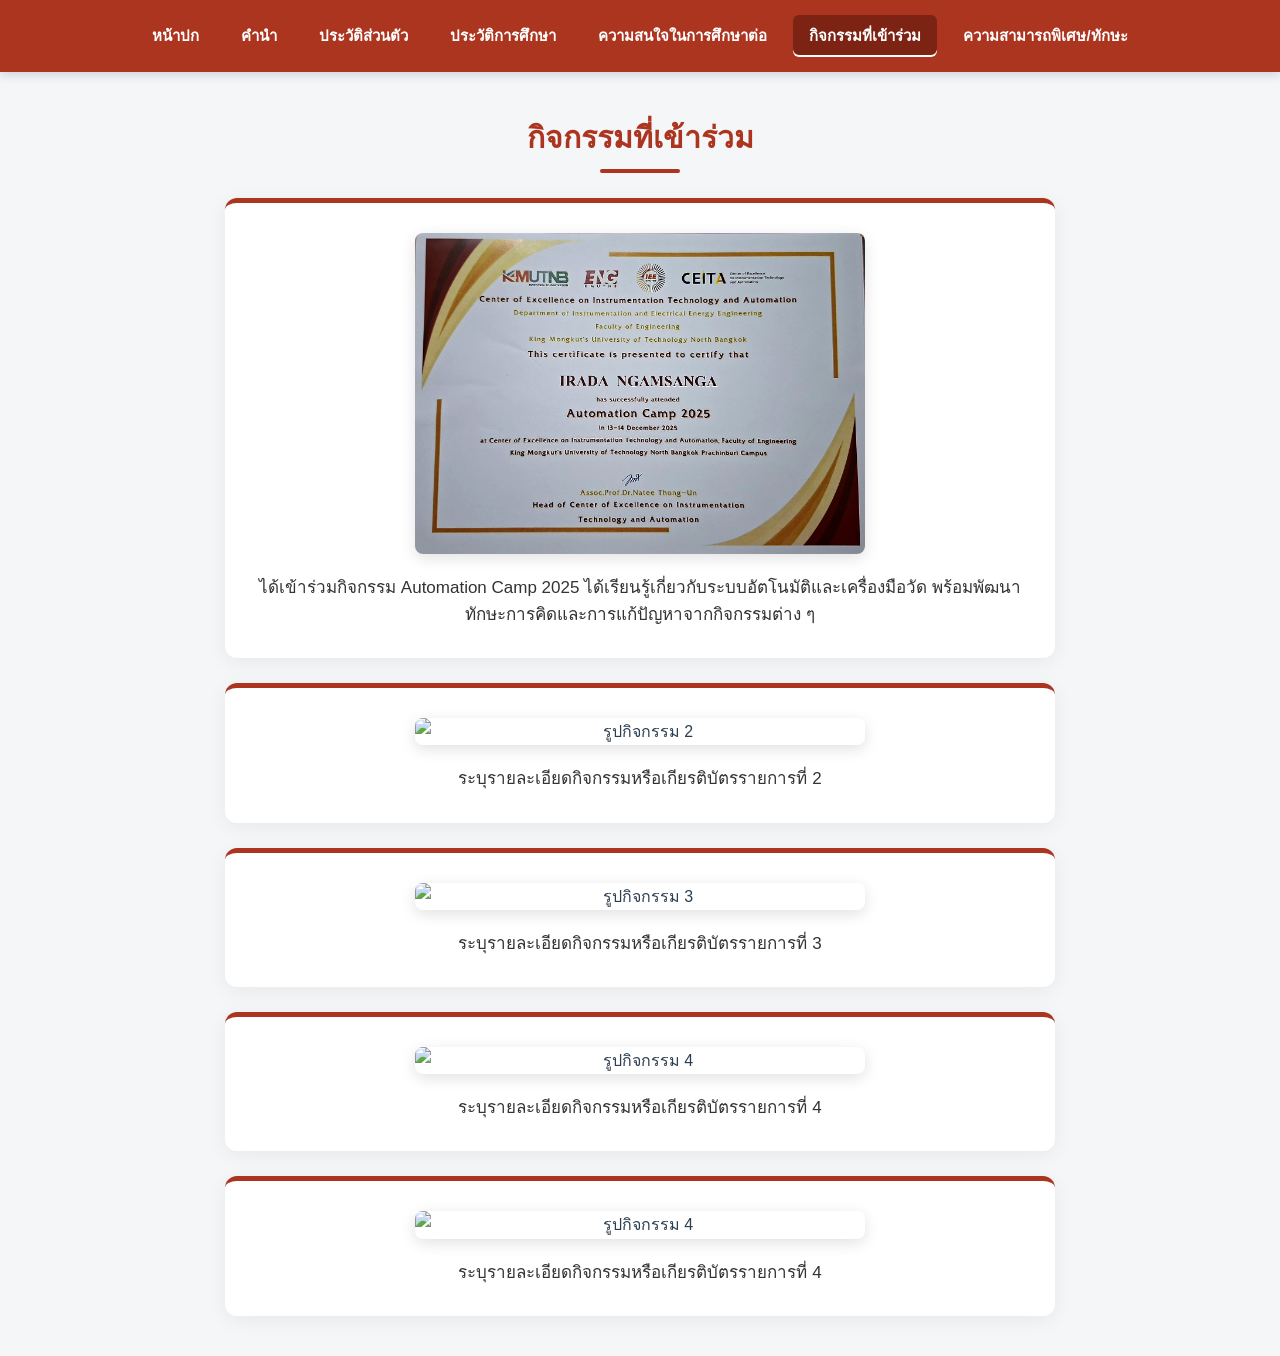
==== activities.html @ 48a4302f "Update activities.html" ====
<!DOCTYPE html>
<html lang="th">
<head>
    <meta charset="UTF-8">
    <meta name="viewport" content="width=device-width, initial-scale=1.0">
    <title>กิจกรรมที่เข้าร่วม - Portfolio</title>
    <link rel="stylesheet" href="style.css?v=2">
</head>
<body>

    <nav class="navbar">
        <a href="index.html">หน้าปก</a>
        <a href="foreword.html">คำนำ</a>
        <a href="profile.html">ประวัติส่วนตัว</a>
        <a href="education.html">ประวัติการศึกษา</a>
        <a href="interest.html">ความสนใจในการศึกษาต่อ</a>
        <a href="activities.html" class="active">กิจกรรมที่เข้าร่วม</a>
        <a href="skills.html">ความสามารถพิเศษ/ทักษะ</a>
    </nav>

    <main class="page-container">
        <h1 class="heading">กิจกรรมที่เข้าร่วม</h1>

        <!-- กิจกรรม/เกียรติบัตรที่ 1 -->
        <div class="content-card activity-card">
            <div class="activity-img-wrapper">
                <img src="13782.jpg" alt="รูปกิจกรรม 1" class="activity-img">
            </div>
            <p class="activity-desc">ได้เข้าร่วมกิจกรรม Automation Camp 2025 ได้เรียนรู้เกี่ยวกับระบบอัตโนมัติและเครื่องมือวัด พร้อมพัฒนาทักษะการคิดและการแก้ปัญหาจากกิจกรรมต่าง ๆ</p>
        </div>

        <!-- กิจกรรม/เกียรติบัตรที่ 2 -->
        <div class="content-card activity-card">
            <div class="activity-img-wrapper">
                <img src="cert2.png" alt="รูปกิจกรรม 2" class="activity-img">
            </div>
            <p class="activity-desc">ระบุรายละเอียดกิจกรรมหรือเกียรติบัตรรายการที่ 2</p>
        </div>

        <!-- กิจกรรม/เกียรติบัตรที่ 3 -->
        <div class="content-card activity-card">
            <div class="activity-img-wrapper">
                <img src="cert3.png" alt="รูปกิจกรรม 3" class="activity-img">
            </div>
            <p class="activity-desc">ระบุรายละเอียดกิจกรรมหรือเกียรติบัตรรายการที่ 3</p>
        </div>

        <!-- กิจกรรม/เกียรติบัตรที่ 4 -->
        <div class="content-card activity-card">
            <div class="activity-img-wrapper">
                <img src="cert4.png" alt="รูปกิจกรรม 4" class="activity-img">
            </div>
            <p class="activity-desc">ระบุรายละเอียดกิจกรรมหรือเกียรติบัตรรายการที่ 4</p>
        </div>

          <!-- กิจกรรม/เกียรติบัตรที่ 5 -->
        <div class="content-card activity-card">
            <div class="activity-img-wrapper">
                <img src="cert4.png" alt="รูปกิจกรรม 4" class="activity-img">
            </div>
            <p class="activity-desc">ระบุรายละเอียดกิจกรรมหรือเกียรติบัตรรายการที่ 4</p>
        </div>

    </main>

</body>
</html>
---- style.css ----
* {
    box-sizing: border-box;
    margin: 0;
    padding: 0;
}

body {
    font-family: 'Sarabun', 'Tahoma', sans-serif;
    background-color: #f4f6f8;
    color: #2c3e50;
    line-height: 1.7;
}

/* แถบเมนูด้านบน สีแดงหมากสุก มจพ. */
.navbar {
    background-color: #AC3520;
    display: flex;
    justify-content: center;
    align-items: center;
    flex-wrap: wrap;
    padding: 12px 20px;
    position: sticky;
    top: 0;
    box-shadow: 0 3px 10px rgba(0, 0, 0, 0.15);
    z-index: 1000;
}

.navbar a {
    color: #ffffff;
    text-decoration: none;
    padding: 8px 16px;
    font-size: 15px;
    font-weight: 600;
    border-radius: 6px;
    margin: 3px 5px;
    transition: all 0.25s ease;
    white-space: nowrap;
}

.navbar a:hover, .navbar a.active {
    background-color: #7d2313;
    box-shadow: inset 0 -2px 0 #ffffff;
}

/* พื้นที่แสดงเนื้อหาหลัก */
.page-container {
    width: 90%;
    max-width: 850px;
    margin: 40px auto;
    padding: 0 10px;
}

/* หัวข้อประจำหน้า */
.heading {
    font-size: 30px;
    font-weight: bold;
    text-align: center;
    color: #AC3520;
    margin-bottom: 25px;
    position: relative;
    padding-bottom: 10px;
}

.heading::after {
    content: '';
    position: absolute;
    bottom: 0;
    left: 50%;
    transform: translateX(-50%);
    width: 80px;
    height: 4px;
    background-color: #AC3520;
    border-radius: 2px;
}

/* กล่องการ์ดเนื้อหา */
.profile-card, .content-card, .contact-box {
    background: #ffffff;
    border-radius: 12px;
    padding: 35px 40px;
    margin-bottom: 30px;
    box-shadow: 0 4px 20px rgba(0, 0, 0, 0.06);
    border-top: 5px solid #AC3520;
}

.content-card h3 {
    font-size: 20px;
    color: #AC3520;
    margin-bottom: 12px;
}

/* การจัดวางรูปภาพโปรไฟล์และภาพกิจกรรมทั่วไป */
.profile-img, .content-img {
    width: 100%;
    max-width: 360px;
    height: auto;
    object-fit: cover;
    border-radius: 10px;
    display: block;
    margin: 0 auto 20px auto;
    box-shadow: 0 5px 15px rgba(0, 0, 0, 0.12);
}

.img-caption {
    text-align: center;
    font-size: 14px;
    color: #666666;
    margin-bottom: 20px;
    font-style: italic;
}

/* รายการข้อความแบบจุด (List) */
ul {
    padding-left: 20px;
    list-style-type: none;
}

ul li {
    font-size: 17px;
    margin-bottom: 12px;
    position: relative;
    padding-left: 25px;
}

ul li::before {
    content: "•";
    color: #AC3520;
    font-size: 24px;
    position: absolute;
    left: 0;
    top: -4px;
}

/* ช่องทางการติดต่อ */
.contact-box h2 {
    font-size: 22px;
    color: #AC3520;
    margin-bottom: 20px;
    border-bottom: 1px solid #eee;
    padding-bottom: 10px;
}

.contact-box p {
    font-size: 16px;
    margin-bottom: 12px;
}

.contact-box a {
    color: #0066cc;
    text-decoration: none;
    font-weight: 500;
}

.contact-box a:hover {
    text-decoration: underline;
}

/* ==========================================
   ส่วนจัดแต่งเนื้อหาหน้าความสนใจในการศึกษาต่อ
   ========================================== */

/* จัดข้อความในกรอบแรกให้อยู่ตรงกลาง */
.interest-paragraph {
    font-size: 18px;
    color: #333333;
    text-align: center;
    text-indent: 0;
    line-height: 1.8;
    margin: 0;
}

/* จัดกึ่งกลางสำหรับกรอบเป้าหมายการศึกษา */
.target-card-center {
    text-align: center;
}

.target-card-center h3 {
    font-size: 22px;
    color: #AC3520;
    margin-bottom: 20px;
    font-weight: bold;
    text-align: center;
}

/* ปรับขนาดตรามหาวิทยาลัยให้อยู่ตรงกลาง ขนาดกำลังดี */
.university-logo-center {
    width: 130px !important;
    max-width: 130px !important;
    height: auto !important;
    object-fit: contain;
    display: block !important;
    margin: 0 auto 20px auto !important;
    box-shadow: none !important;
    filter: drop-shadow(0 3px 6px rgba(0, 0, 0, 0.12));
}

/* กลุ่มข้อความเป้าหมาย คณะ สาขา มหาวิทยาลัย จัดกึ่งกลาง */
.target-text-group {
    text-align: center !important;
    text-indent: 0 !important;
    line-height: 1.6 !important;
    margin: 0 !important;
}

.target-text-group .faculty-name,
.target-card-center .faculty-name {
    font-size: 20px;
    font-weight: bold;
    color: #2c3e50;
    display: block;
    margin-bottom: 6px;
    text-align: center;
}

.target-text-group .department-name,
.target-card-center .department-name {
    font-size: 18px;
    font-weight: 600;
    color: #AC3520;
    display: block;
    margin-bottom: 6px;
    text-align: center;
}

.target-text-group .university-name,
.target-card-center .university-name {
    font-size: 16px;
    color: #555555;
    display: block;
    text-align: center;
}

/* Responsive สำหรับมือถือ */
@media (max-width: 600px) {
    .page-container {
        width: 95%;
        margin: 20px auto;
    }
    .profile-card, .content-card, .contact-box {
        padding: 20px 25px;
    }
    .heading {
        font-size: 24px;
    }
    .interest-paragraph {
        font-size: 16px;
    }
    .target-card-center {
        padding: 20px 15px;
    }
    .university-logo-center {
        width: 100px !important;
        max-width: 100px !important;
    }
    .target-card-center .faculty-name {
        font-size: 18px;
    }
    .target-card-center .department-name {
        font-size: 16px;
    }
}
/* ==========================================
   ขยายรูปตรา + จัดข้อความคณะ/สาขา/มหาลัย ชิดต่อกัน
   ========================================== */

.target-card-center {
    text-align: center !important;
}

.target-card-center h3 {
    font-size: 24px;
    color: #AC3520;
    margin-bottom: 20px;
    font-weight: bold;
    text-align: center !important;
}

/* ขยายขนาดตรามหาวิทยาลัยให้ใหญ่ชัดเจน */
.university-logo-center {
    width: 220px !important;
    max-width: 220px !important;
    height: auto !important;
    object-fit: contain;
    display: block !important;
    margin: 0 auto 15px auto !important;
    box-shadow: none !important;
    filter: drop-shadow(0 4px 8px rgba(0,0,0,0.12));
}

/* กลุ่มข้อความเป้าหมาย จัดตรงกลาง และต่อกันกระชับ */
.target-text-group {
    text-align: center !important;
    text-indent: 0 !important;
    line-height: 1.3 !important; /* ลดระยะห่างบรรทัดให้ชิดกัน */
    margin: 0 !important;
}

.target-text-group .faculty-name {
    font-size: 22px;
    font-weight: bold;
    color: #2c3e50;
}

.target-text-group .department-name {
    font-size: 20px;
    font-weight: 600;
    color: #AC3520;
}

.target-text-group .university-name {
    font-size: 18px;
    color: #555555;
}

@media (max-width: 600px) {
    .university-logo-center {
        width: 160px !important;
        max-width: 160px !important;
    }
    .target-text-group .faculty-name { font-size: 19px; }
    .target-text-group .department-name { font-size: 17px; }
    .target-text-group .university-name { font-size: 15px; }
}
/* ==========================================
   จัดข้อความเป้าหมายการศึกษาให้อยู่บรรทัดเดียวกัน
   ========================================== */

.target-card-center {
    text-align: center !important;
}

.target-card-center h3 {
    font-size: 24px;
    color: #AC3520;
    margin-bottom: 20px;
    font-weight: bold;
    text-align: center !important;
}

/* ขนาดตรามหาวิทยาลัยใหญ่ชัดเจน */
.university-logo-center {
    width: 200px !important;
    max-width: 200px !important;
    height: auto !important;
    object-fit: contain;
    display: block !important;
    margin: 0 auto 20px auto !important;
    box-shadow: none !important;
    filter: drop-shadow(0 4px 8px rgba(0,0,0,0.12));
}

/* ข้อความ คณะ สาขา มหาลัย อยู่บรรทัดเดียวกันแบบ inline */
.target-text-single-line {
    text-align: center !important;
    text-indent: 0 !important;
    line-height: 1.8 !important;
    margin: 0 !important;
}

.target-text-single-line .faculty-name {
    font-size: 19px;
    font-weight: bold;
    color: #2c3e50;
    display: inline;
    margin-right: 8px;
}

.target-text-single-line .department-name {
    font-size: 19px;
    font-weight: 600;
    color: #AC3520;
    display: inline;
    margin-right: 8px;
}

.target-text-single-line .university-name {
    font-size: 18px;
    color: #555555;
    display: inline;
}

/* รองรับมือถือ (หากหน้าจอแคบ ข้อความจะตัดบรรทัดให้อัตโนมัติอย่างสมส่วน) */
@media (max-width: 768px) {
    .university-logo-center {
        width: 150px !important;
        max-width: 150px !important;
    }
    .target-text-single-line .faculty-name,
    .target-text-single-line .department-name,
    .target-text-single-line .university-name {
        font-size: 16px;
    }
}
/* ==========================================
   จัดข้อความ คณะ + สาขา บรรทัดเดียวกัน สีเดียวกัน
   ========================================== */

.target-card-center {
    text-align: center !important;
}

.target-card-center h3 {
    font-size: 24px;
    color: #AC3520;
    margin-bottom: 20px;
    font-weight: bold;
    text-align: center !important;
}

/* ขนาดตรามหาวิทยาลัย */
.university-logo-center {
    width: 200px !important;
    max-width: 200px !important;
    height: auto !important;
    object-fit: contain;
    display: block !important;
    margin: 0 auto 20px auto !important;
    box-shadow: none !important;
    filter: drop-shadow(0 4px 8px rgba(0,0,0,0.12));
}

/* แสดง คณะ และ สาขา เป็นสีแดง มจพ. เดียวกัน อยู่บรรทัดเดียวกัน */
.target-text-single-line {
    text-align: center !important;
    text-indent: 0 !important;
    line-height: 1.8 !important;
    margin: 0 !important;
}

.target-text-single-line .faculty-name,
.target-text-single-line .department-name {
    font-size: 20px;
    font-weight: 600;
    color: #AC3520 !important;
    display: inline;
    margin-right: 8px;
}

/* Responsive สำหรับมือถือ */
@media (max-width: 768px) {
    .university-logo-center {
        width: 150px !important;
        max-width: 150px !important;
    }
    .target-text-single-line .faculty-name,
    .target-text-single-line .department-name {
        font-size: 16px;
    }
}
/* ==========================================
   จัดแต่งหน้าประวัติการศึกษาให้อยู่บรรทัดเดียวกัน
   ========================================== */

.edu-card p {
    font-size: 18px;
    color: #333333;
    text-indent: 0 !important; /* ยกเลิกย่อหน้า */
    margin-bottom: 12px;       /* เว้นระยะห่างระหว่างแต่ละระดับชั้น */
    line-height: 1.6;
}

.edu-card .edu-level {
    font-weight: bold;
    color: #AC3520;           /* สีแดง มจพ. สำหรับชื่อระดับชั้น */
}

/* รองรับหน้าจอมือถือ */
@media (max-width: 600px) {
    .edu-card p {
        font-size: 16px;
        margin-bottom: 10px;
    }
}
/* ==========================================
   เน้นความแตกต่างระหว่างระดับชั้นและชื่อโรงเรียน
   ========================================== */

.edu-card p {
    font-size: 18px;
    text-indent: 0 !important;
    margin-bottom: 16px;
    line-height: 1.6;
    display: flex;
    flex-wrap: wrap;
    align-items: center;
}

/* ข้างหน้า: ระดับชั้น (สีแดงแบรนด์ + ตัวหนา) */
.edu-card .edu-level {
    font-weight: 700;
    color: #AC3520 !important;
    margin-right: 8px;
    white-space: nowrap;
}

/* ข้างหลัง: ชื่อโรงเรียน (สีเทาเข้ม + ตัวธรรมดา) */
.edu-card .school-name {
    font-weight: 400;
    color: #444444;
}

@media (max-width: 600px) {
    .edu-card p {
        font-size: 16px;
        margin-bottom: 12px;
    }
}
/* ==========================================
   ย่อหน้าเฉพาะข้อความแรกเท่านั้น
   ========================================== */

/* ข้อความบรรทัดแรก: มีย่อหน้า (Indent) */
.interest-indent-first {
    font-size: 17px;
    color: #333333;
    line-height: 1.8;
    text-indent: 2.5em !important; /* กำหนดระยะย่อหน้า */
    text-align: justify;
    margin-bottom: 16px;
}

/* ข้อความบรรทัดสอง: ไม่มีย่อหน้า ชิดซ้ายตามปกติ */
.interest-normal-p {
    font-size: 17px;
    color: #333333;
    line-height: 1.8;
    text-indent: 0 !important; /* ยกเลิกย่อหน้า */
    text-align: justify;
    margin-bottom: 0;
}

@media (max-width: 600px) {
    .interest-indent-first,
    .interest-normal-p {
        font-size: 15px;
    }
    .interest-indent-first {
        text-indent: 1.8em !important;
    }
}
/* ==========================================
   ข้อความย่อหน้าเดียว ย่อหน้าเฉพาะบรรทัดแรก
   ========================================== */

.interest-single-p {
    font-size: 17px;
    color: #333333;
    line-height: 1.8;
    text-indent: 2.5em !important; /* ย่อหน้าเฉพาะบรรทัดแรก */
    text-align: justify;            /* จัดขอบซ้าย-ขวาเท่ากัน */
    margin: 0;
}

@media (max-width: 600px) {
    .interest-single-p {
        font-size: 15px;
        text-indent: 1.8em !important;
    }
}
/* บังคับระยะห่างและการย่อหน้าสำหรับหน้าคำนำ */
.content-card p.foreword-p {
    display: block !important;
    font-size: 17px !important;
    color: #333333 !important;
    line-height: 1.8 !important;
    text-indent: 2.5em !important;      /* ย่อหน้าบรรทัดแรก */
    text-align: justify !important;      /* จัดขอบซ้าย-ขวาให้เรียบเท่ากัน */
    margin-top: 0 !important;
    margin-bottom: 24px !important;     /* เว้นระยะห่างบรรทัดตรงกลาง */
}

.content-card p.foreword-p:last-child {
    margin-bottom: 0 !important;        /* ย่อหน้าสุดท้ายไม่ต้องเว้นล่าง */
}
/* บังคับไม่ย่อหน้า และเว้นบรรทัดตรงกลาง */
.content-card p.foreword-p {
    display: block !important;
    font-size: 17px !important;
    color: #333333 !important;
    line-height: 1.8 !important;
    text-indent: 0 !important;          /* ยกเลิกการย่อหน้า */
    text-align: justify !important;      /* จัดขอบซ้าย-ขวาเท่ากัน */
    margin-top: 0 !important;
    margin-bottom: 24px !important;     /* เว้นระยะห่างบรรทัดตรงกลาง */
}

.content-card p.foreword-p:last-child {
    margin-bottom: 0 !important;        /* ย่อหน้าสุดท้ายไม่ต้องเว้นล่าง */
}
/* ==========================================
   สไตล์การ์ดแสดงรูปเกียรติบัตร/กิจกรรม
   ========================================== */

.activity-card {
    text-align: center !important;
    padding: 30px 25px !important;
    margin-bottom: 25px;
}

/* กรอบครอบรูปเกียรติบัตร */
.activity-img-wrapper {
    display: flex;
    justify-content: center;
    align-items: center;
    margin-bottom: 20px;
}

/* รูปเกียรติบัตรปรับขนาดพอดี มีย่อมุมและเงา */
.activity-img {
    max-width: 450px;
    width: 100%;
    height: auto;
    border-radius: 8px;
    box-shadow: 0 4px 15px rgba(0, 0, 0, 0.12);
    transition: transform 0.2s ease;
}

.activity-img:hover {
    transform: scale(1.02); /* ขยายรูปเล็กน้อยเมื่อชี้เม้าส์ */
}

/* ข้อความอธิบายใต้รูป */
.activity-desc {
    font-size: 17px;
    color: #333333;
    line-height: 1.6;
    text-indent: 0 !important;
    text-align: center !important;
    margin: 0 !important;
    font-weight: 500;
}

/* รองรับการแสดงผลบนหน้าจอมือถือ */
@media (max-width: 600px) {
    .activity-card {
        padding: 20px 15px !important;
    }
    .activity-img {
        max-width: 100%;
    }
    .activity-desc {
        font-size: 15px;
    }
}
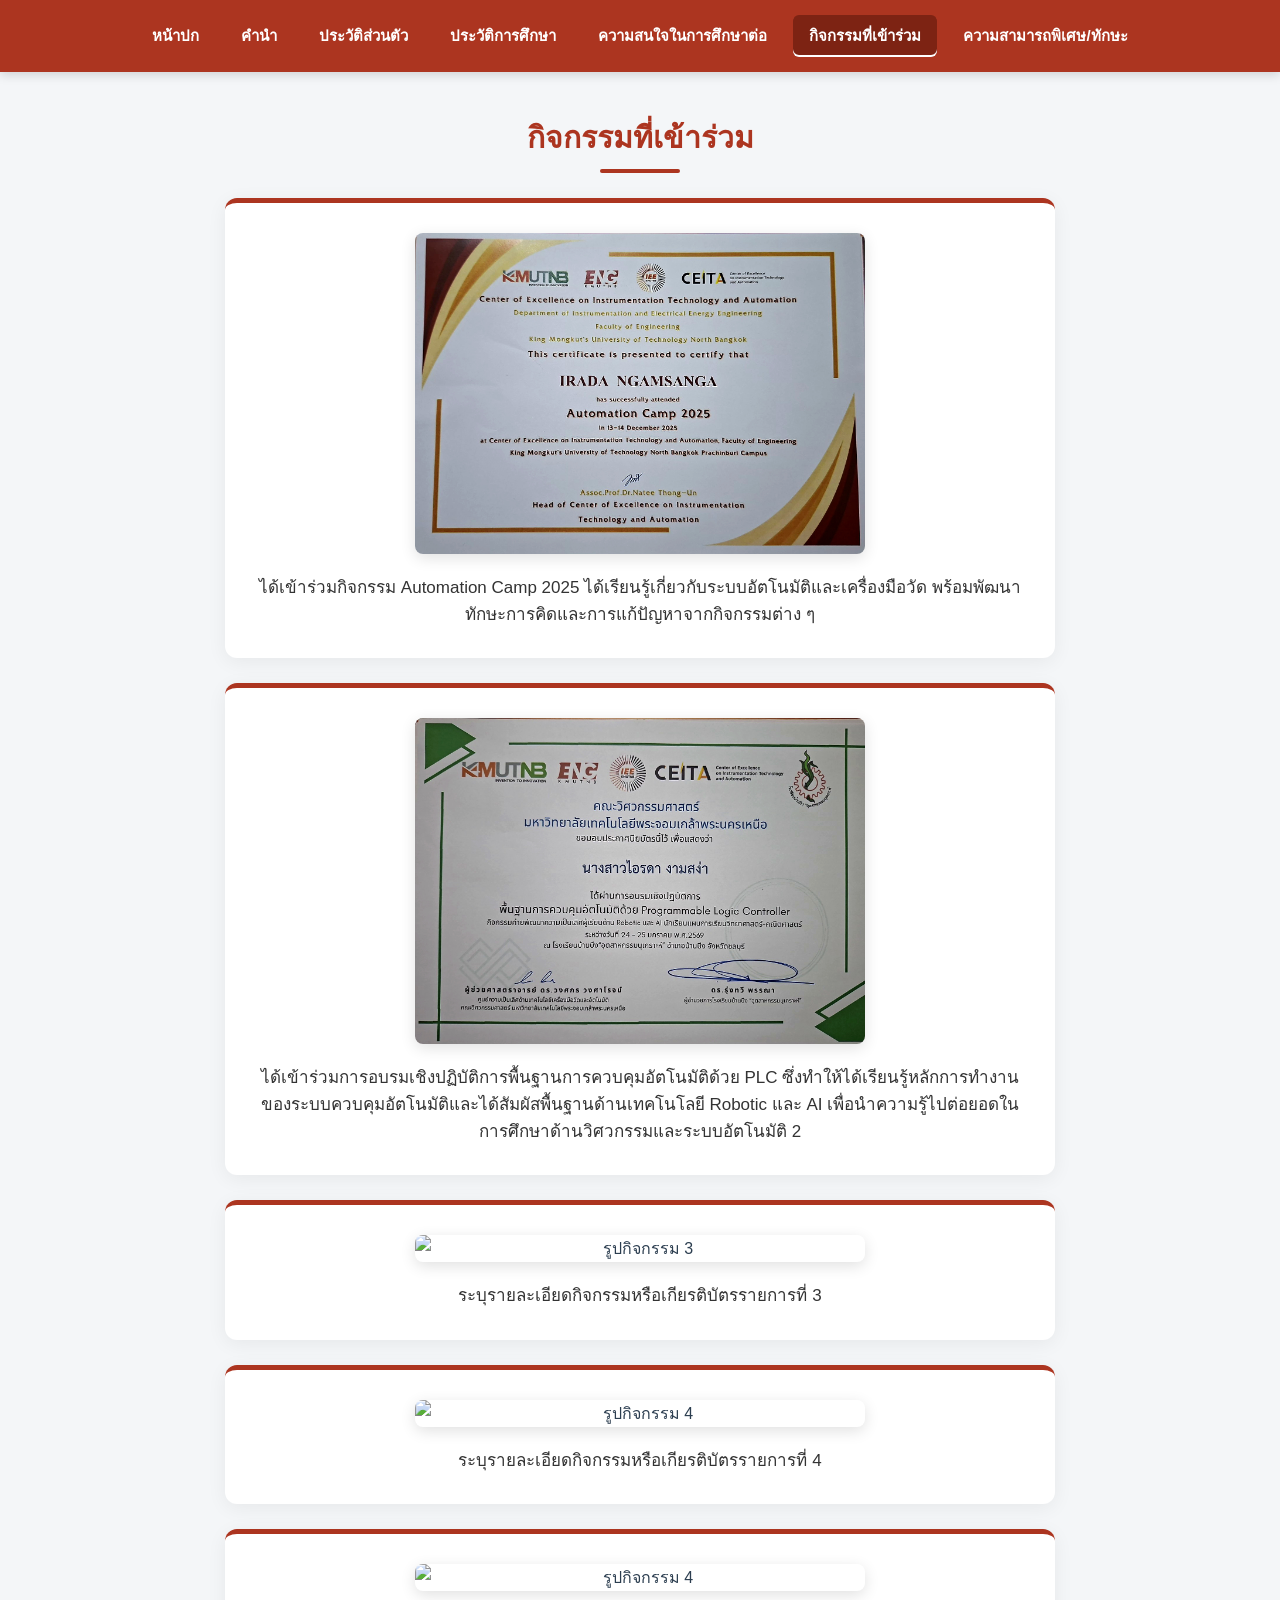
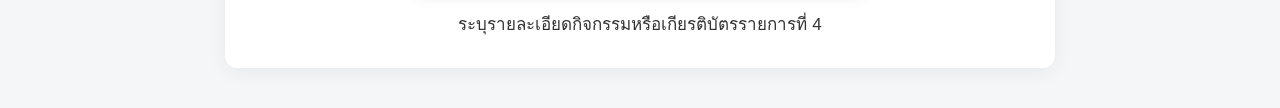
==== commit cb1a7e0a: "Update activities.html" ====
--- a/activities.html
+++ b/activities.html
@@ -32,9 +32,10 @@
         <!-- กิจกรรม/เกียรติบัตรที่ 2 -->
         <div class="content-card activity-card">
             <div class="activity-img-wrapper">
-                <img src="cert2.png" alt="รูปกิจกรรม 2" class="activity-img">
+                <img src="13783.jpg" alt="รูปกิจกรรม 2" class="activity-img">
             </div>
-            <p class="activity-desc">ระบุรายละเอียดกิจกรรมหรือเกียรติบัตรรายการที่ 2</p>
+            <p class="activity-desc">ได้เข้าร่วมการอบรมเชิงปฏิบัติการพื้นฐานการควบคุมอัตโนมัติด้วย PLC ซึ่งทำให้ได้เรียนรู้หลักการทำงานของระบบควบคุมอัตโนมัติและได้สัมผัสพื้นฐานด้านเทคโนโลยี Robotic และ AI เพื่อนำความรู้ไปต่อยอดในการศึกษาด้านวิศวกรรมและระบบอัตโนมัติ
+ 2</p>
         </div>
 
         <!-- กิจกรรม/เกียรติบัตรที่ 3 -->
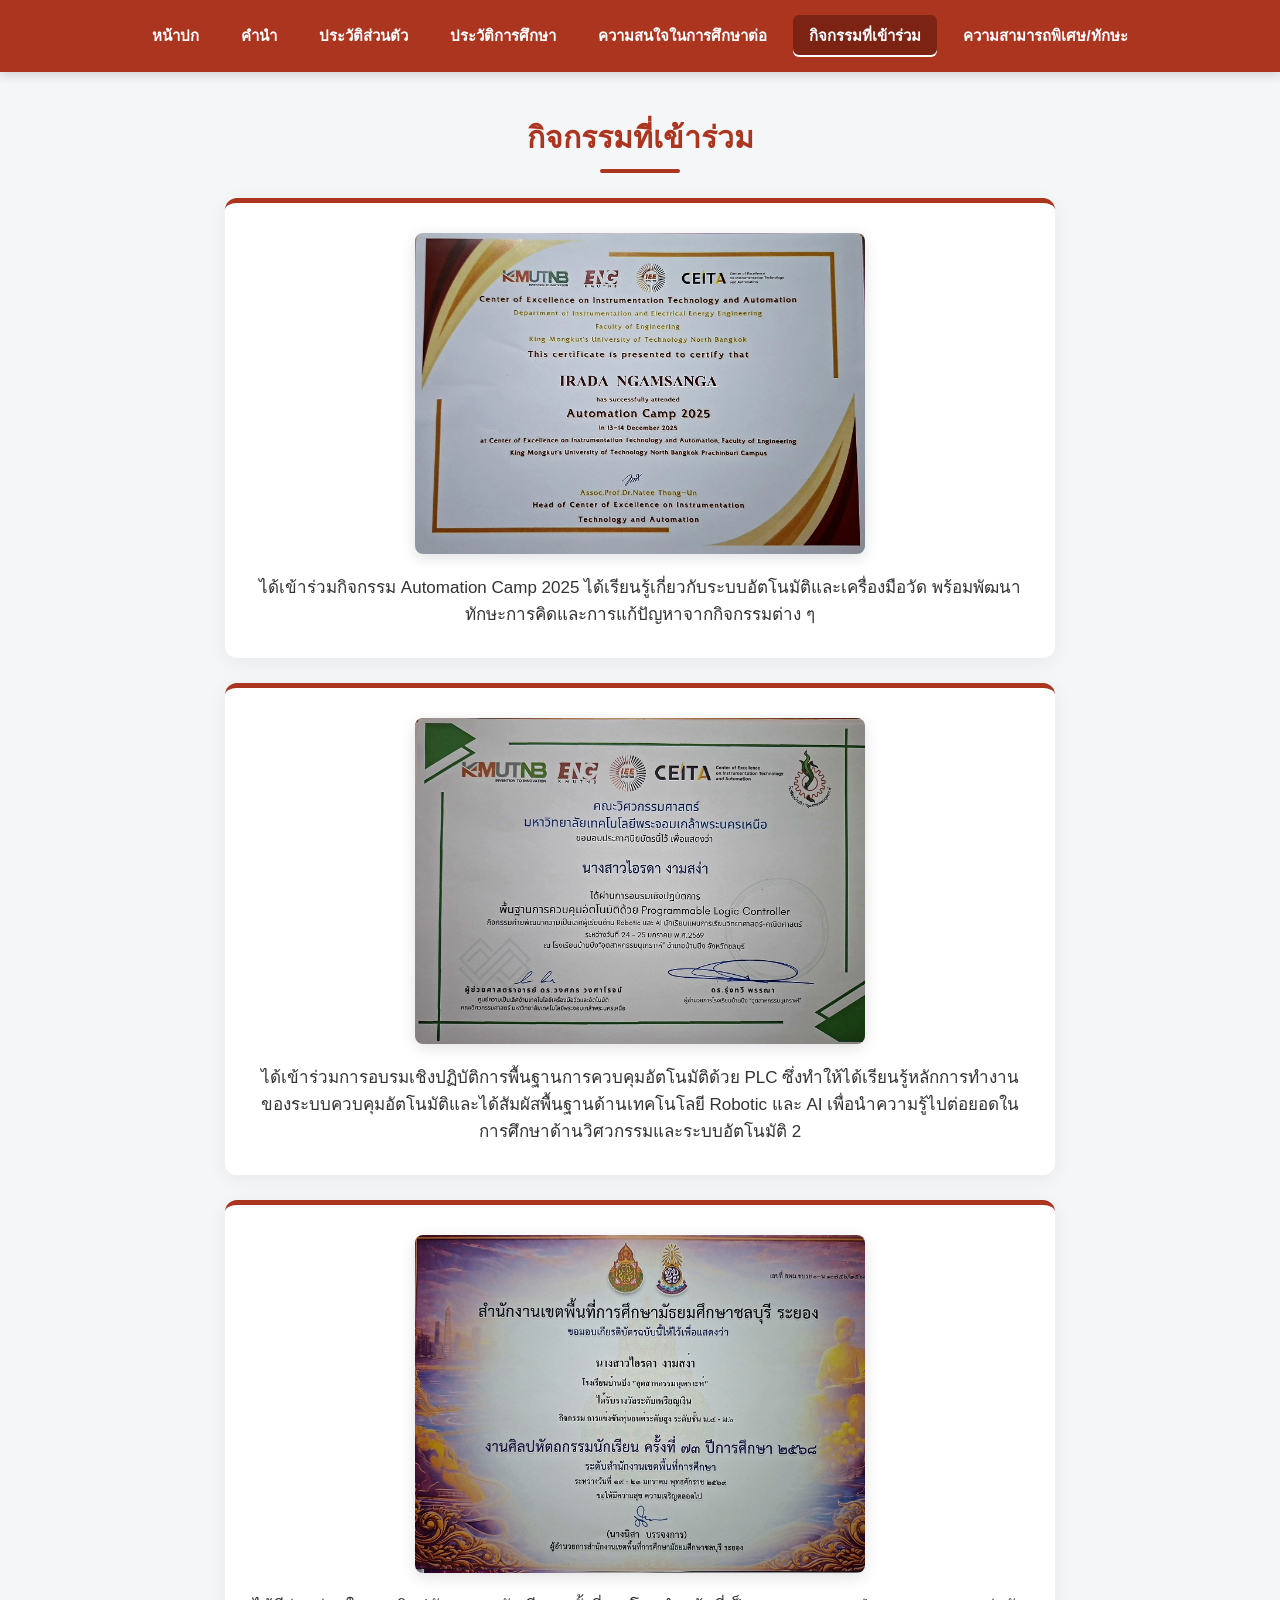
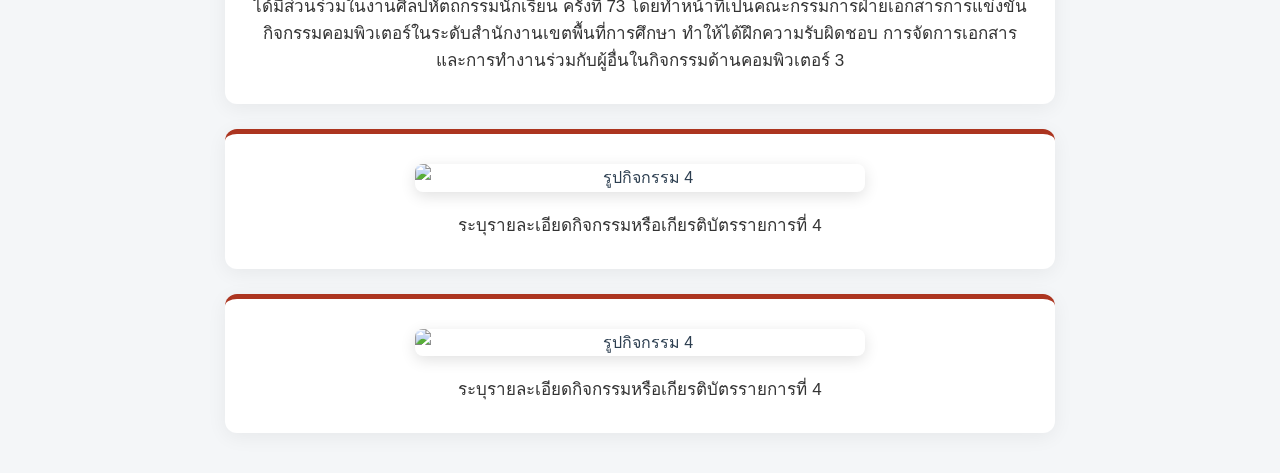
==== commit 2fa2275a: "Update activities.html" ====
--- a/activities.html
+++ b/activities.html
@@ -41,9 +41,9 @@
         <!-- กิจกรรม/เกียรติบัตรที่ 3 -->
         <div class="content-card activity-card">
             <div class="activity-img-wrapper">
-                <img src="cert3.png" alt="รูปกิจกรรม 3" class="activity-img">
+                <img src="13786.jpg" alt="รูปกิจกรรม 3" class="activity-img">
             </div>
-            <p class="activity-desc">ระบุรายละเอียดกิจกรรมหรือเกียรติบัตรรายการที่ 3</p>
+            <p class="activity-desc">ได้มีส่วนร่วมในงานศิลปหัตถกรรมนักเรียน ครั้งที่ 73 โดยทำหน้าที่เป็นคณะกรรมการฝ่ายเอกสารการแข่งขันกิจกรรมคอมพิวเตอร์ในระดับสำนักงานเขตพื้นที่การศึกษา ทำให้ได้ฝึกความรับผิดชอบ การจัดการเอกสาร และการทำงานร่วมกับผู้อื่นในกิจกรรมด้านคอมพิวเตอร์ 3</p>
         </div>
 
         <!-- กิจกรรม/เกียรติบัตรที่ 4 -->
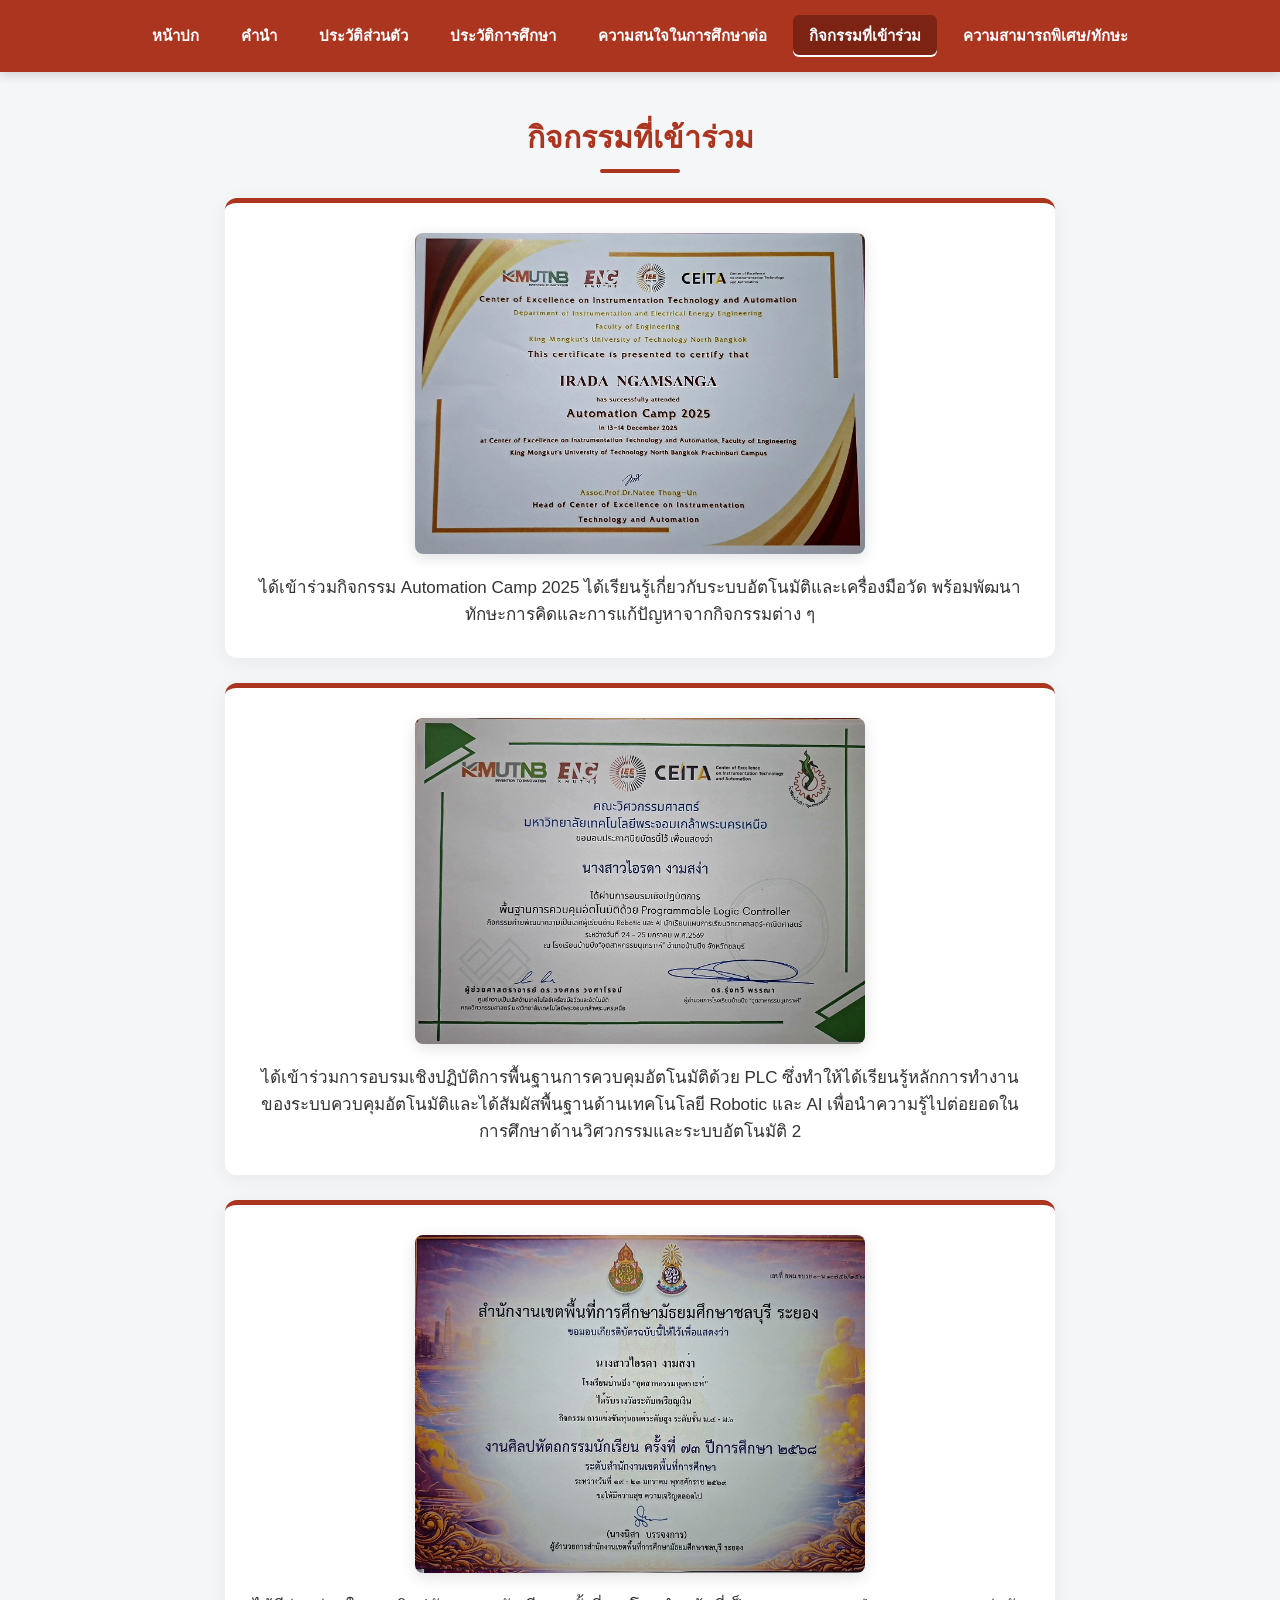
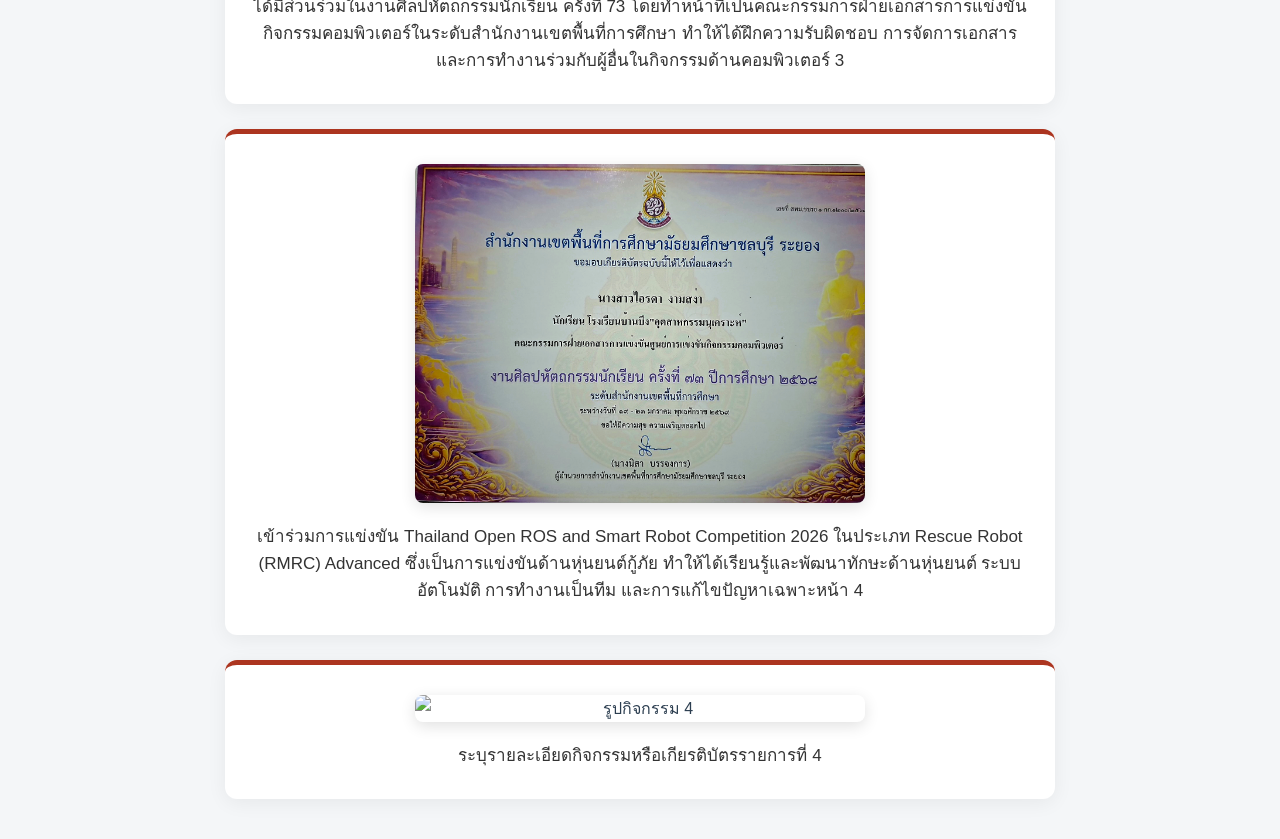
==== commit d4671612: "Update activities.html" ====
--- a/activities.html
+++ b/activities.html
@@ -49,9 +49,9 @@
         <!-- กิจกรรม/เกียรติบัตรที่ 4 -->
         <div class="content-card activity-card">
             <div class="activity-img-wrapper">
-                <img src="cert4.png" alt="รูปกิจกรรม 4" class="activity-img">
+                <img src="13785.jpg" alt="รูปกิจกรรม 4" class="activity-img">
             </div>
-            <p class="activity-desc">ระบุรายละเอียดกิจกรรมหรือเกียรติบัตรรายการที่ 4</p>
+            <p class="activity-desc">เข้าร่วมการแข่งขัน Thailand Open ROS and Smart Robot Competition 2026 ในประเภท Rescue Robot (RMRC) Advanced ซึ่งเป็นการแข่งขันด้านหุ่นยนต์กู้ภัย ทำให้ได้เรียนรู้และพัฒนาทักษะด้านหุ่นยนต์ ระบบอัตโนมัติ การทำงานเป็นทีม และการแก้ไขปัญหาเฉพาะหน้า 4</p>
         </div>
 
           <!-- กิจกรรม/เกียรติบัตรที่ 5 -->
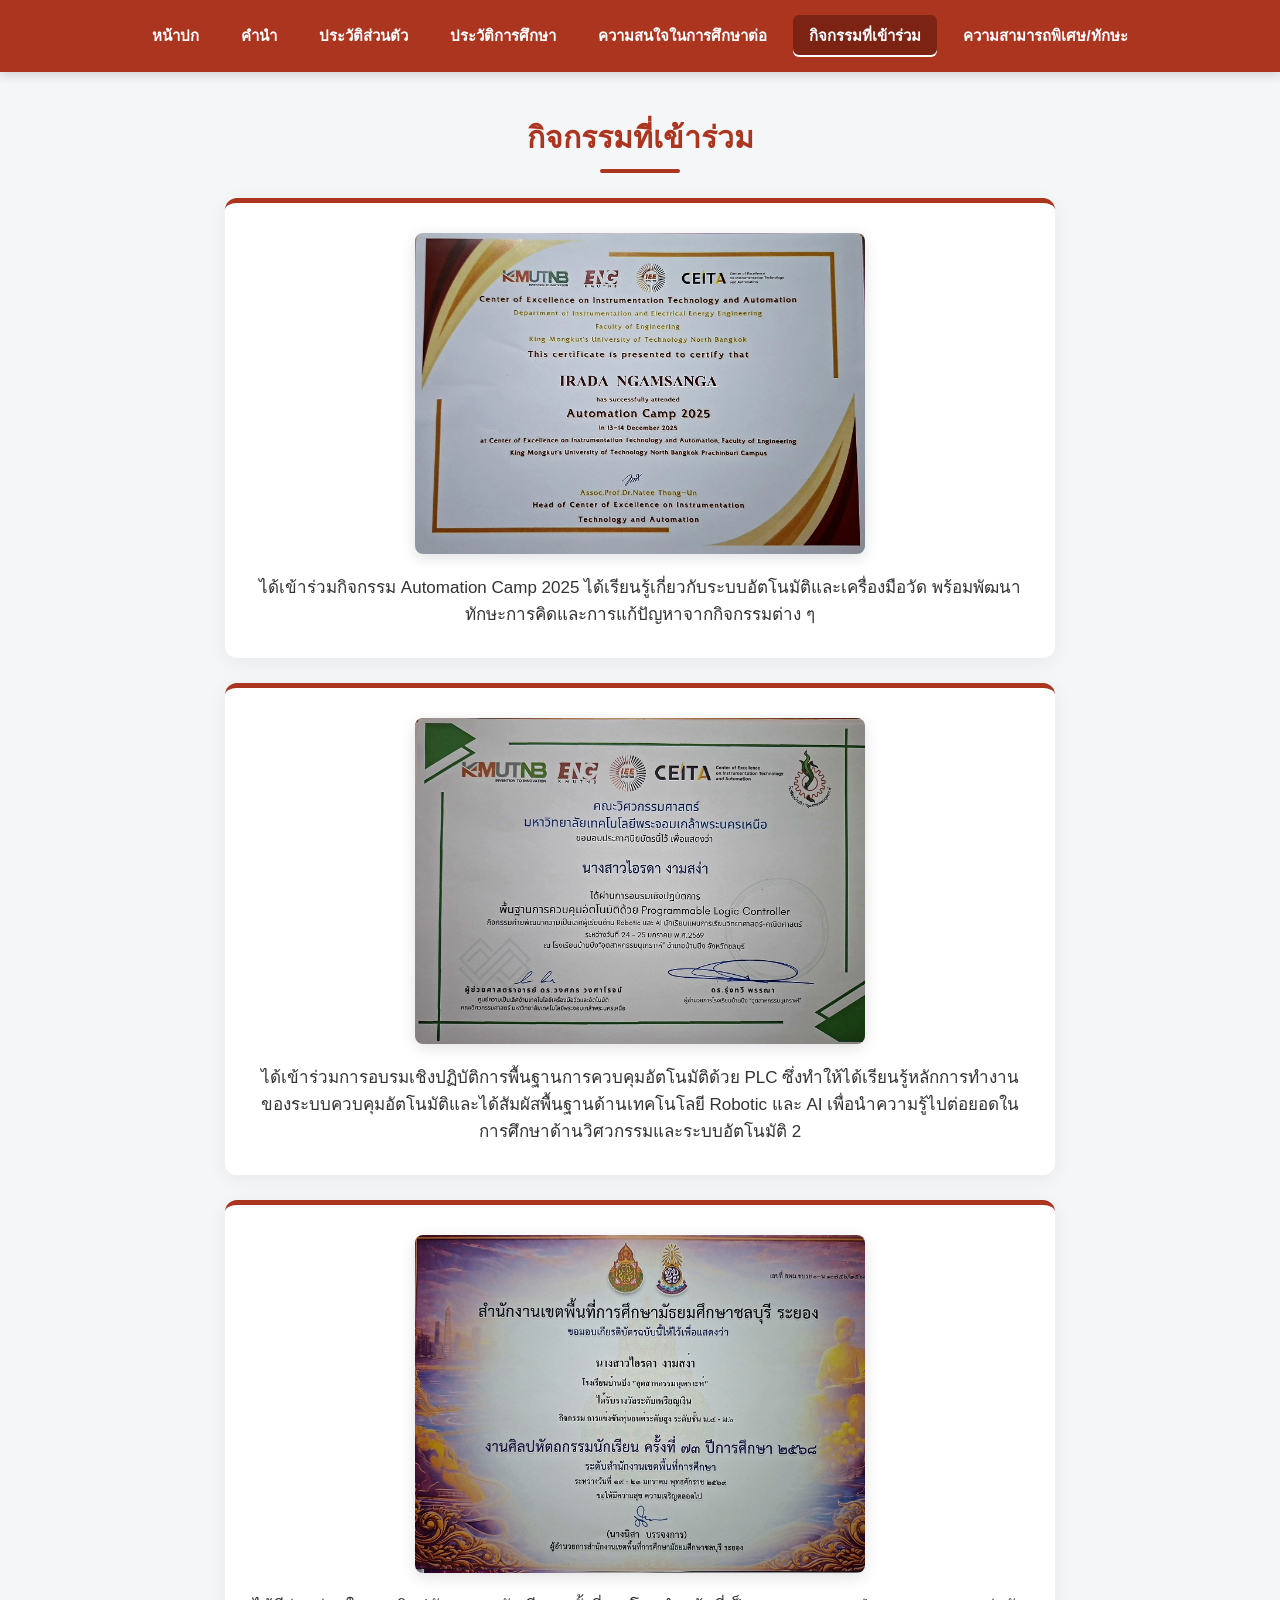
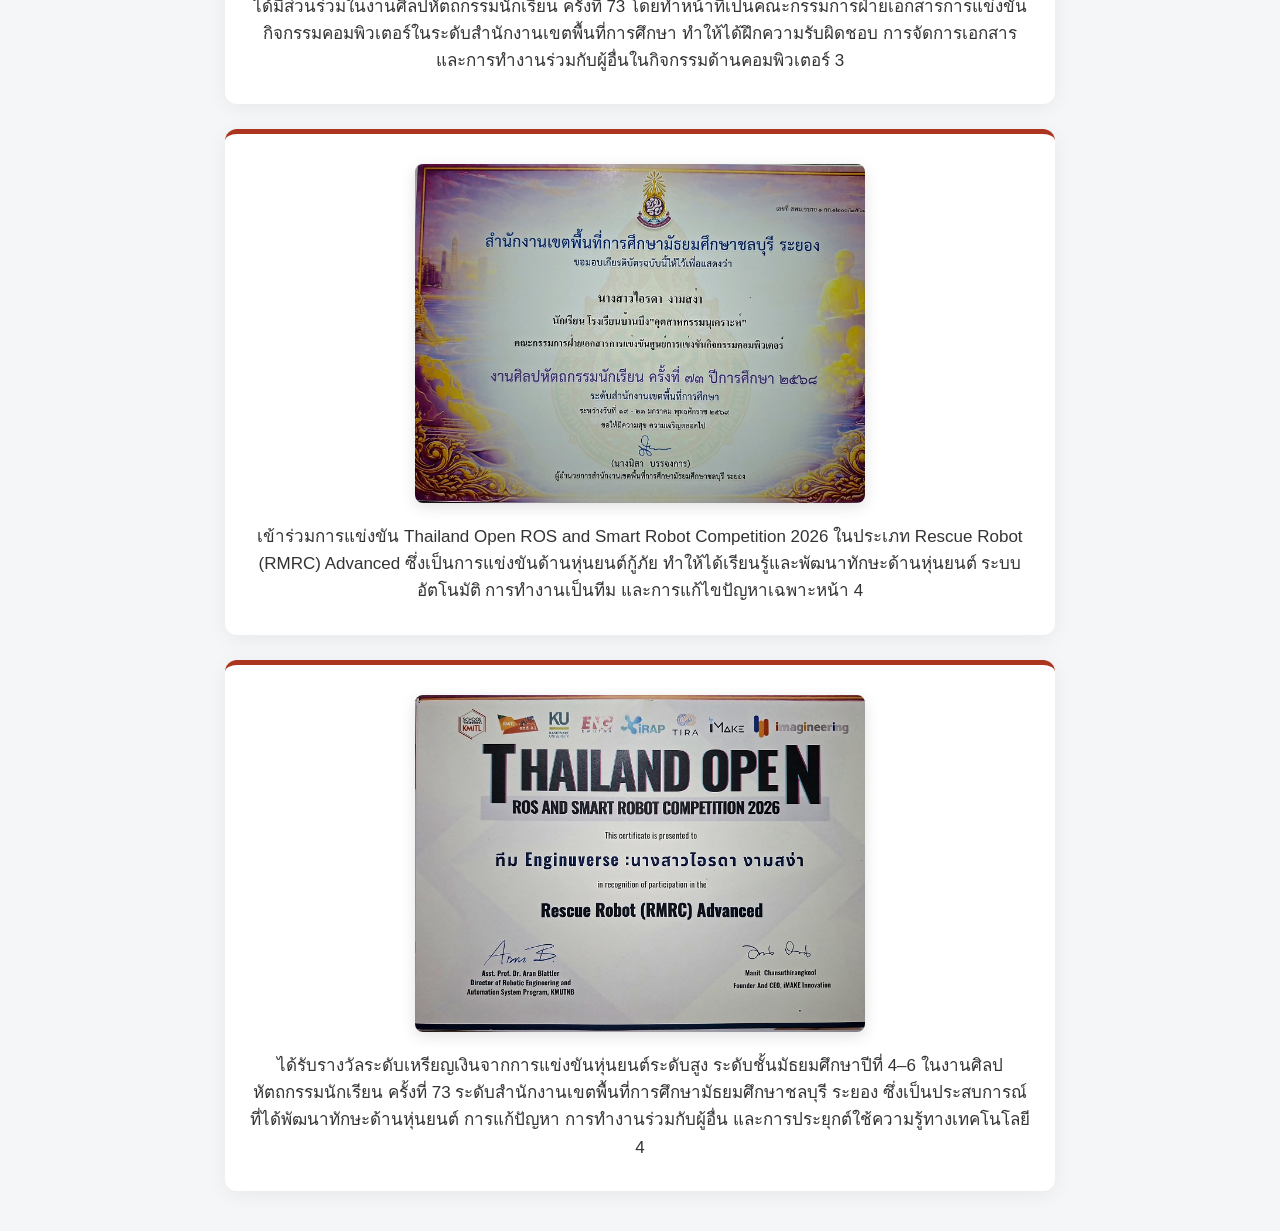
==== commit bea8c2c0: "Update activities.html" ====
--- a/activities.html
+++ b/activities.html
@@ -57,9 +57,10 @@
           <!-- กิจกรรม/เกียรติบัตรที่ 5 -->
         <div class="content-card activity-card">
             <div class="activity-img-wrapper">
-                <img src="cert4.png" alt="รูปกิจกรรม 4" class="activity-img">
+                <img src="13784.jpg" alt="รูปกิจกรรม 4" class="activity-img">
             </div>
-            <p class="activity-desc">ระบุรายละเอียดกิจกรรมหรือเกียรติบัตรรายการที่ 4</p>
+            <p class="activity-desc">ได้รับรางวัลระดับเหรียญเงินจากการแข่งขันหุ่นยนต์ระดับสูง ระดับชั้นมัธยมศึกษาปีที่ 4–6 ในงานศิลปหัตถกรรมนักเรียน ครั้งที่ 73 ระดับสำนักงานเขตพื้นที่การศึกษามัธยมศึกษาชลบุรี ระยอง ซึ่งเป็นประสบการณ์ที่ได้พัฒนาทักษะด้านหุ่นยนต์ การแก้ปัญหา การทำงานร่วมกับผู้อื่น และการประยุกต์ใช้ความรู้ทางเทคโนโลยี
+ 4</p>
         </div>
 
     </main>
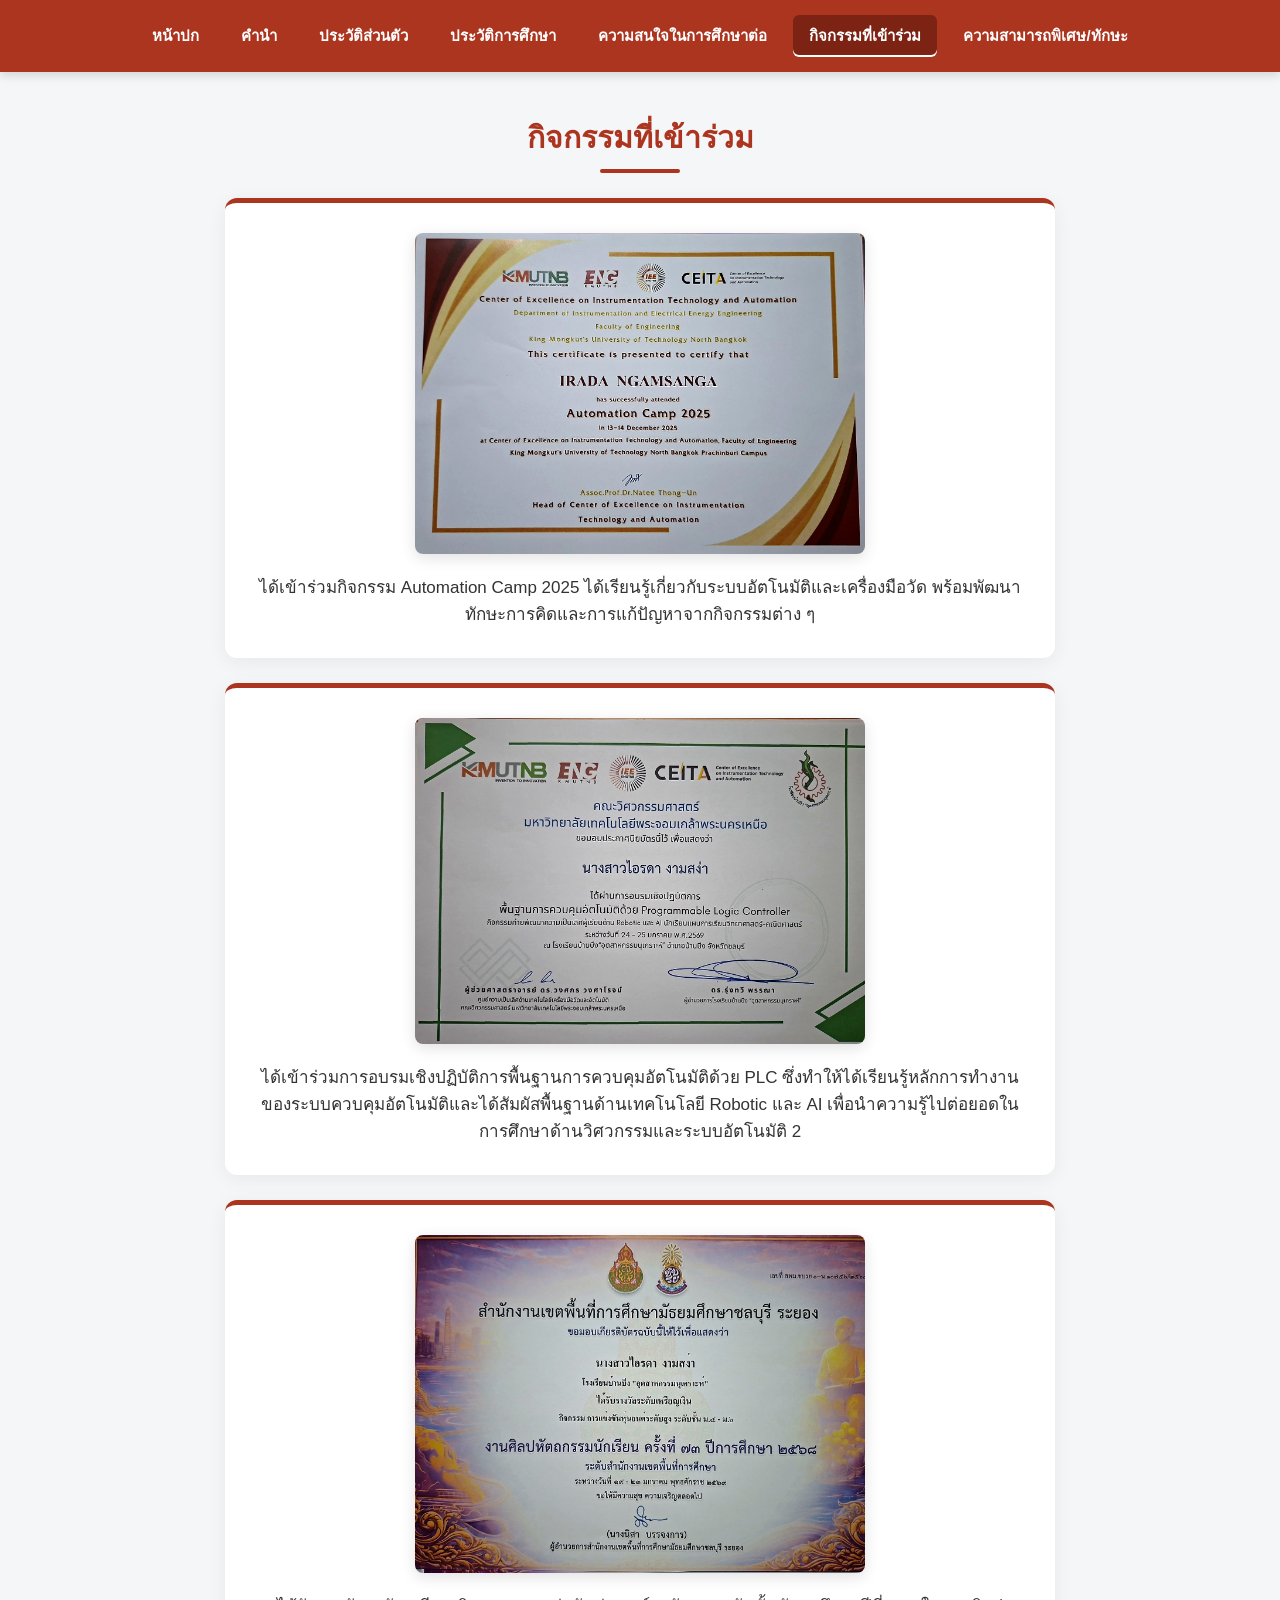
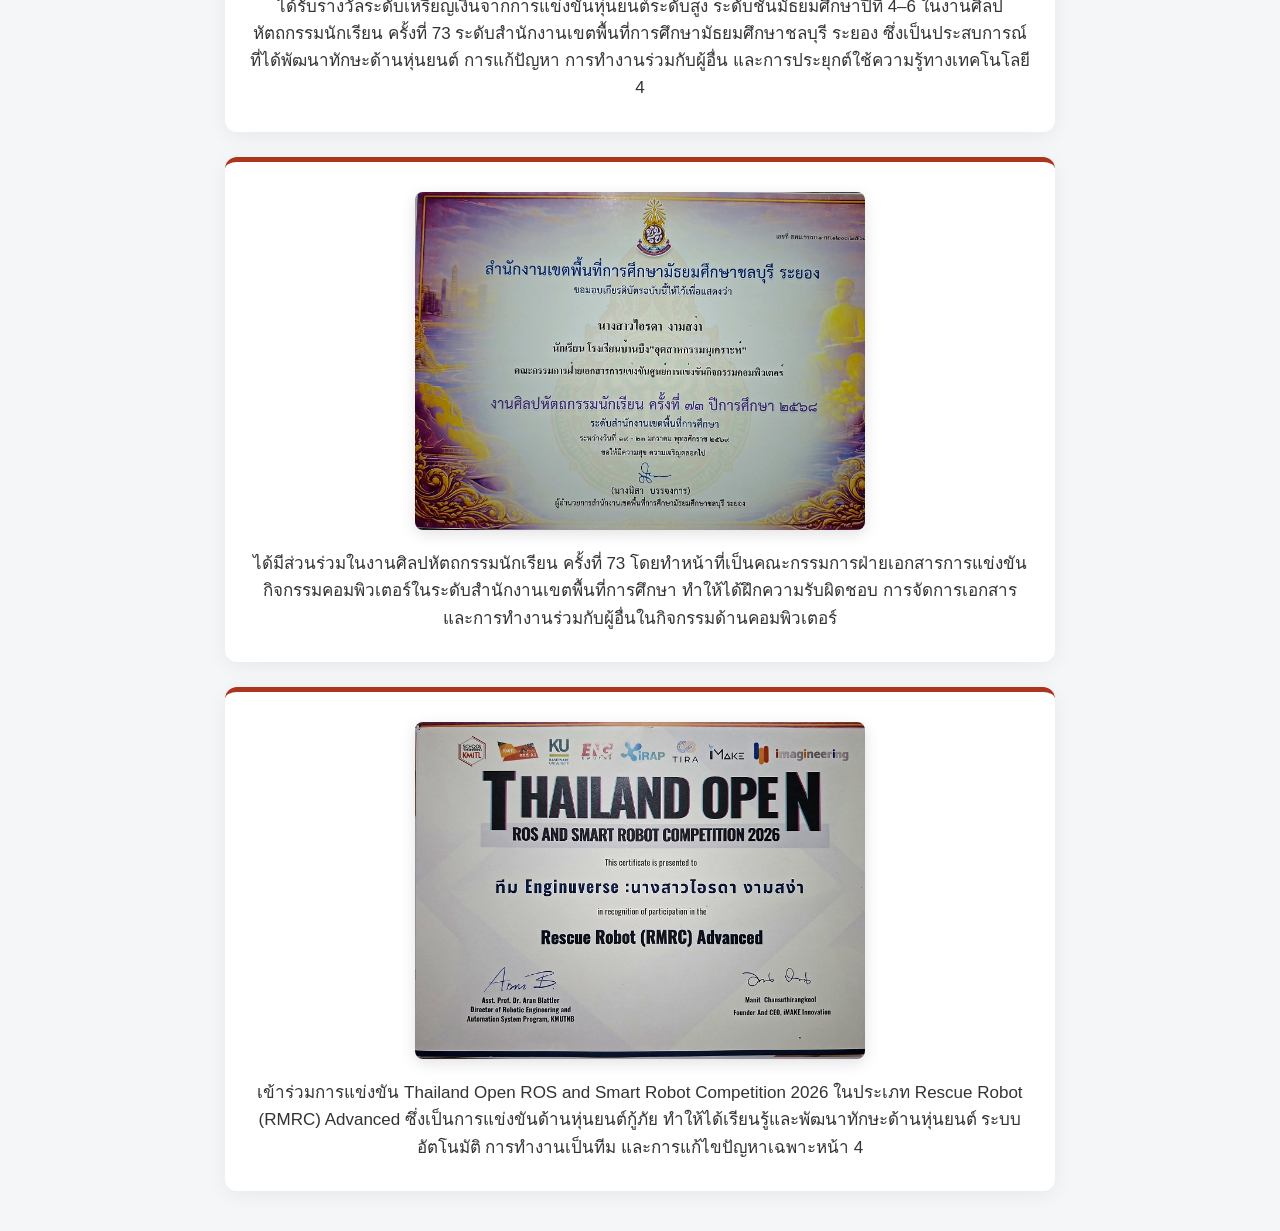
==== commit 1eebd15e: "Update activities.html" ====
--- a/activities.html
+++ b/activities.html
@@ -43,7 +43,8 @@
             <div class="activity-img-wrapper">
                 <img src="13786.jpg" alt="รูปกิจกรรม 3" class="activity-img">
             </div>
-            <p class="activity-desc">ได้มีส่วนร่วมในงานศิลปหัตถกรรมนักเรียน ครั้งที่ 73 โดยทำหน้าที่เป็นคณะกรรมการฝ่ายเอกสารการแข่งขันกิจกรรมคอมพิวเตอร์ในระดับสำนักงานเขตพื้นที่การศึกษา ทำให้ได้ฝึกความรับผิดชอบ การจัดการเอกสาร และการทำงานร่วมกับผู้อื่นในกิจกรรมด้านคอมพิวเตอร์ 3</p>
+            <p class="activity-desc">ได้รับรางวัลระดับเหรียญเงินจากการแข่งขันหุ่นยนต์ระดับสูง ระดับชั้นมัธยมศึกษาปีที่ 4–6 ในงานศิลปหัตถกรรมนักเรียน ครั้งที่ 73 ระดับสำนักงานเขตพื้นที่การศึกษามัธยมศึกษาชลบุรี ระยอง ซึ่งเป็นประสบการณ์ที่ได้พัฒนาทักษะด้านหุ่นยนต์ การแก้ปัญหา การทำงานร่วมกับผู้อื่น และการประยุกต์ใช้ความรู้ทางเทคโนโลยี
+ 4</p>
         </div>
 
         <!-- กิจกรรม/เกียรติบัตรที่ 4 -->
@@ -51,7 +52,7 @@
             <div class="activity-img-wrapper">
                 <img src="13785.jpg" alt="รูปกิจกรรม 4" class="activity-img">
             </div>
-            <p class="activity-desc">เข้าร่วมการแข่งขัน Thailand Open ROS and Smart Robot Competition 2026 ในประเภท Rescue Robot (RMRC) Advanced ซึ่งเป็นการแข่งขันด้านหุ่นยนต์กู้ภัย ทำให้ได้เรียนรู้และพัฒนาทักษะด้านหุ่นยนต์ ระบบอัตโนมัติ การทำงานเป็นทีม และการแก้ไขปัญหาเฉพาะหน้า 4</p>
+            <p class="activity-desc">ได้มีส่วนร่วมในงานศิลปหัตถกรรมนักเรียน ครั้งที่ 73 โดยทำหน้าที่เป็นคณะกรรมการฝ่ายเอกสารการแข่งขันกิจกรรมคอมพิวเตอร์ในระดับสำนักงานเขตพื้นที่การศึกษา ทำให้ได้ฝึกความรับผิดชอบ การจัดการเอกสาร และการทำงานร่วมกับผู้อื่นในกิจกรรมด้านคอมพิวเตอร์</p>
         </div>
 
           <!-- กิจกรรม/เกียรติบัตรที่ 5 -->
@@ -59,8 +60,7 @@
             <div class="activity-img-wrapper">
                 <img src="13784.jpg" alt="รูปกิจกรรม 4" class="activity-img">
             </div>
-            <p class="activity-desc">ได้รับรางวัลระดับเหรียญเงินจากการแข่งขันหุ่นยนต์ระดับสูง ระดับชั้นมัธยมศึกษาปีที่ 4–6 ในงานศิลปหัตถกรรมนักเรียน ครั้งที่ 73 ระดับสำนักงานเขตพื้นที่การศึกษามัธยมศึกษาชลบุรี ระยอง ซึ่งเป็นประสบการณ์ที่ได้พัฒนาทักษะด้านหุ่นยนต์ การแก้ปัญหา การทำงานร่วมกับผู้อื่น และการประยุกต์ใช้ความรู้ทางเทคโนโลยี
- 4</p>
+            <p class="activity-desc">เข้าร่วมการแข่งขัน Thailand Open ROS and Smart Robot Competition 2026 ในประเภท Rescue Robot (RMRC) Advanced ซึ่งเป็นการแข่งขันด้านหุ่นยนต์กู้ภัย ทำให้ได้เรียนรู้และพัฒนาทักษะด้านหุ่นยนต์ ระบบอัตโนมัติ การทำงานเป็นทีม และการแก้ไขปัญหาเฉพาะหน้า 4</p>
         </div>
 
     </main>
--- a/style.css
+++ b/style.css
@@ -642,3 +642,34 @@
         font-size: 15px;
     }
 }
+/* ==========================================
+   จัดแต่งส่วน "จัดทำโดย" ในหน้าคำนำ (ชิดขวา)
+   ========================================== */
+
+.foreword-author {
+    margin-top: 35px;
+    text-align: right !important;
+}
+
+.foreword-author p {
+    font-size: 17px !important;
+    color: #333333 !important;
+    line-height: 1.6 !important;
+    text-indent: 0 !important;
+    margin: 0 !important;
+}
+
+.foreword-author .author-name {
+    font-weight: bold;
+    color: #AC3520 !important; /* ใช้สีแดงแบรนด์ มจพ. เน้นชื่อ */
+    margin-top: 4px !important;
+}
+
+@media (max-width: 600px) {
+    .foreword-author {
+        margin-top: 25px;
+    }
+    .foreword-author p {
+        font-size: 15px !important;
+    }
+}
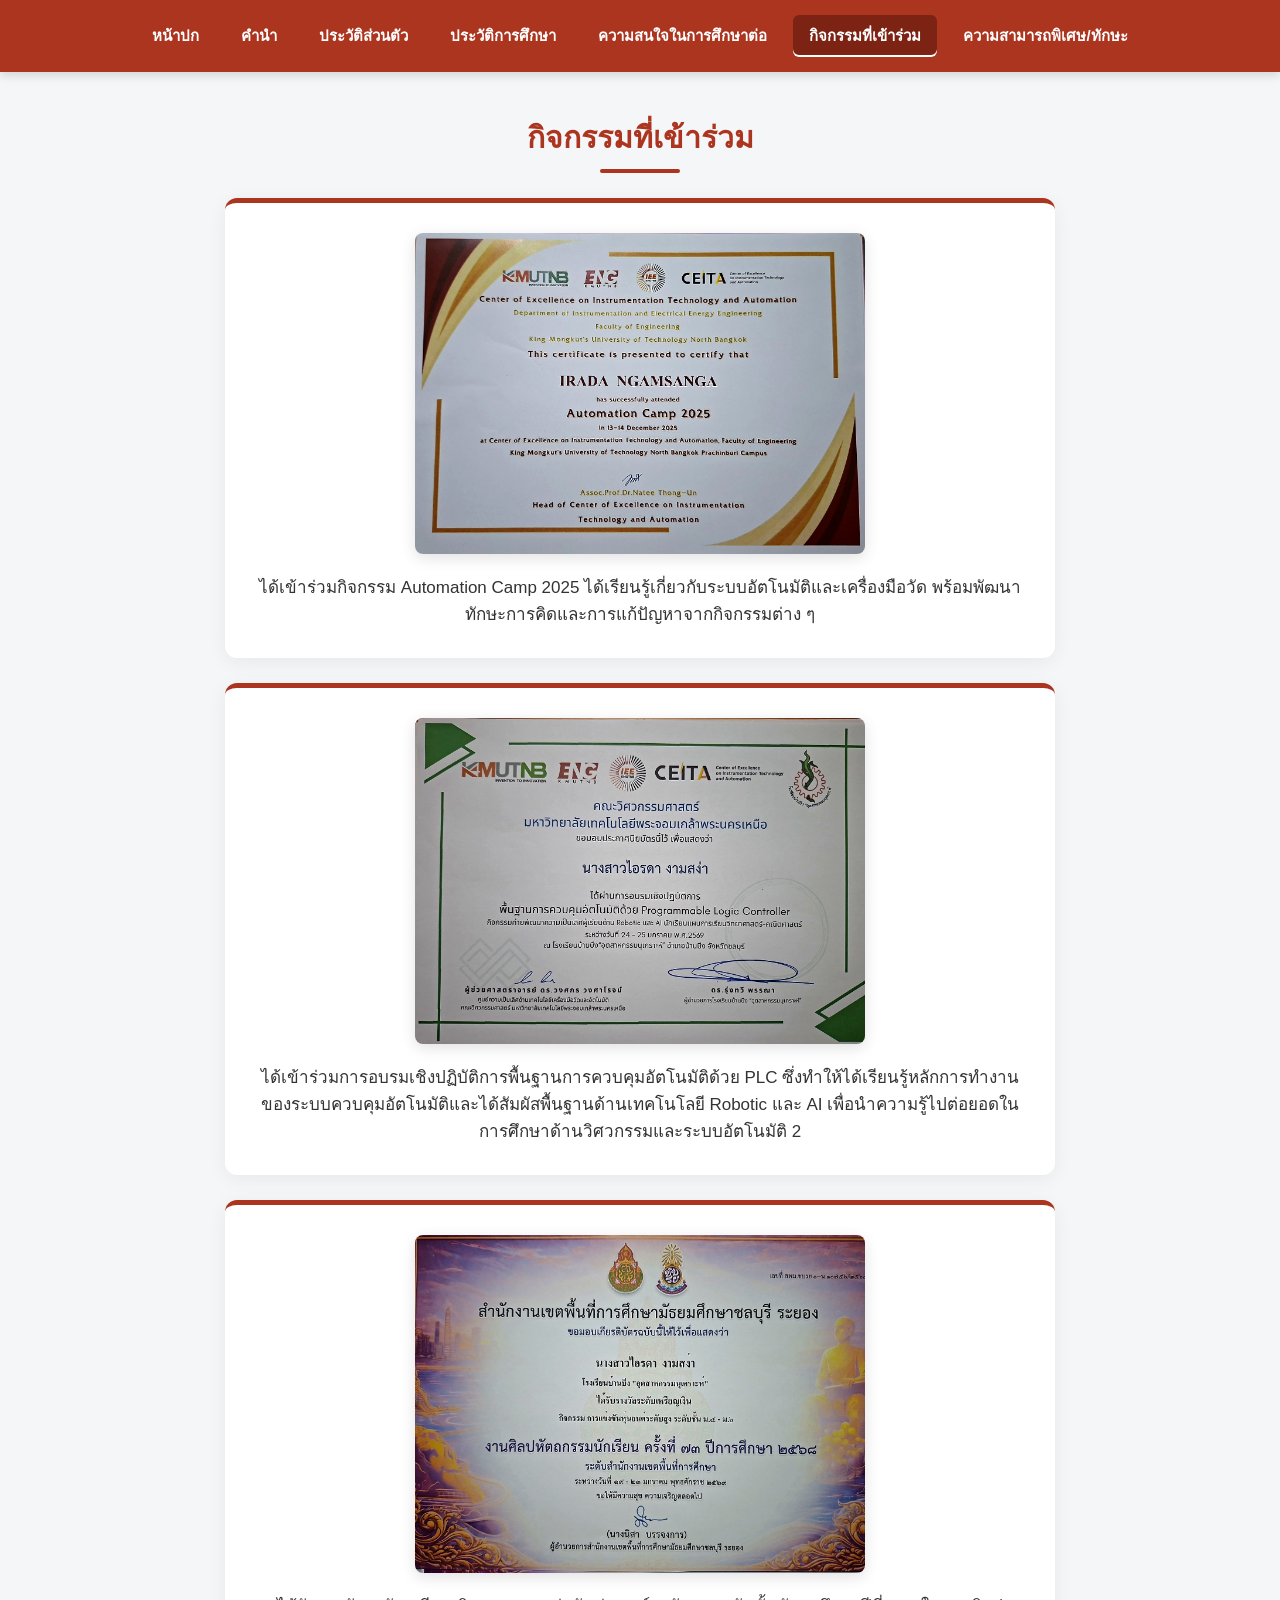
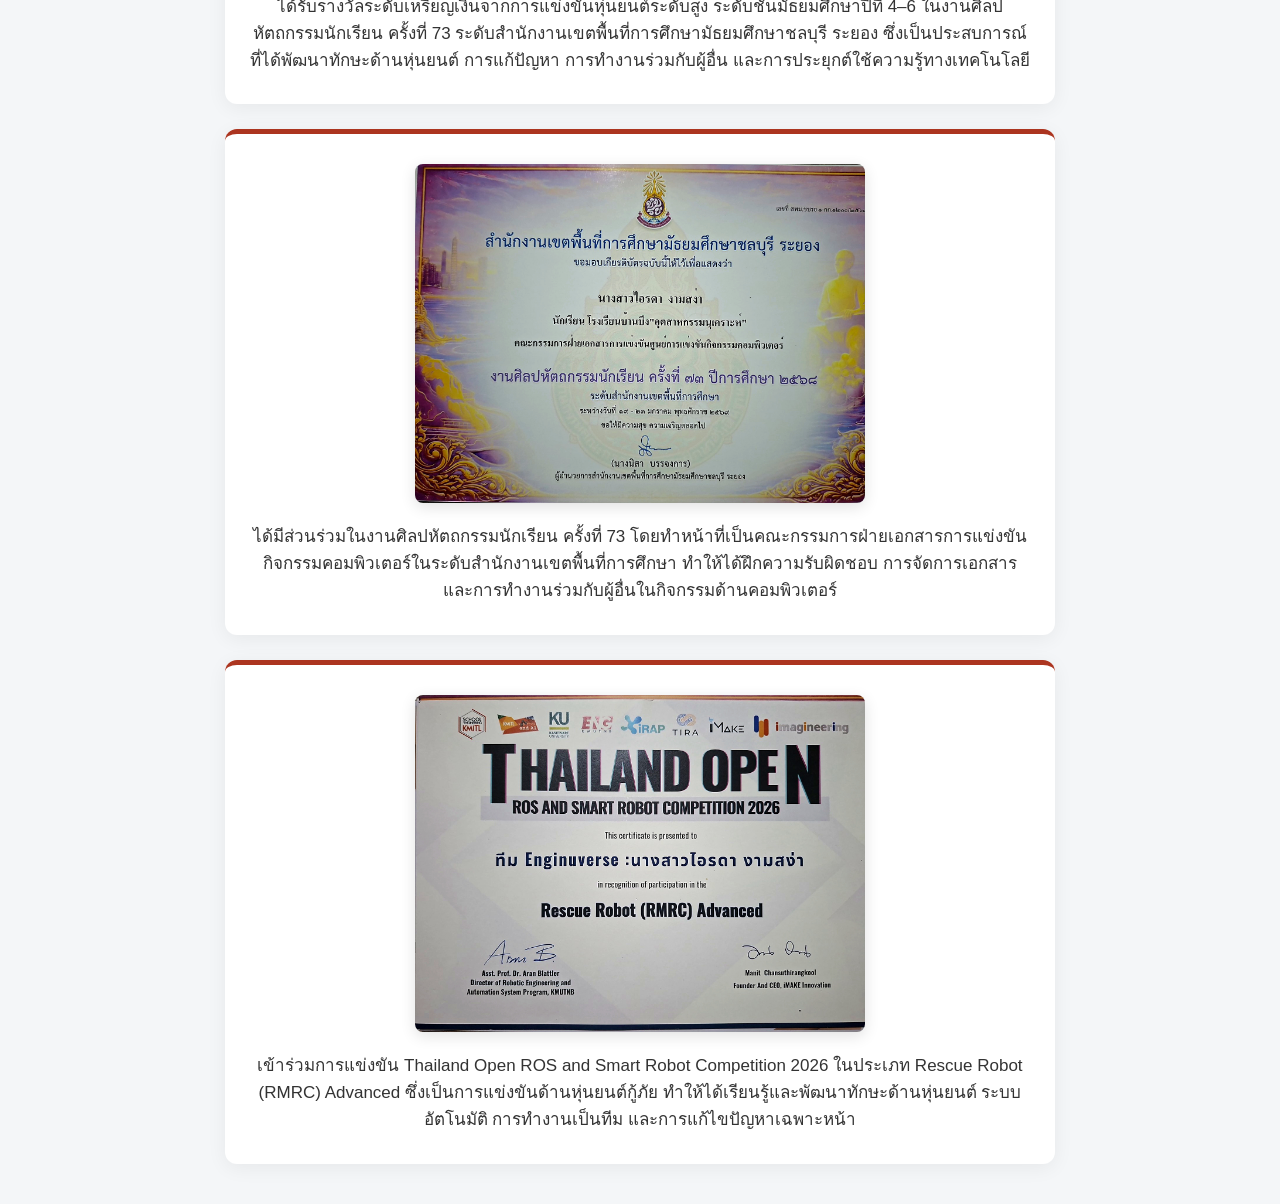
==== commit 25311fa9: "Update activities.html" ====
--- a/activities.html
+++ b/activities.html
@@ -44,7 +44,7 @@
                 <img src="13786.jpg" alt="รูปกิจกรรม 3" class="activity-img">
             </div>
             <p class="activity-desc">ได้รับรางวัลระดับเหรียญเงินจากการแข่งขันหุ่นยนต์ระดับสูง ระดับชั้นมัธยมศึกษาปีที่ 4–6 ในงานศิลปหัตถกรรมนักเรียน ครั้งที่ 73 ระดับสำนักงานเขตพื้นที่การศึกษามัธยมศึกษาชลบุรี ระยอง ซึ่งเป็นประสบการณ์ที่ได้พัฒนาทักษะด้านหุ่นยนต์ การแก้ปัญหา การทำงานร่วมกับผู้อื่น และการประยุกต์ใช้ความรู้ทางเทคโนโลยี
- 4</p>
+ </p>
         </div>
 
         <!-- กิจกรรม/เกียรติบัตรที่ 4 -->
@@ -60,7 +60,7 @@
             <div class="activity-img-wrapper">
                 <img src="13784.jpg" alt="รูปกิจกรรม 4" class="activity-img">
             </div>
-            <p class="activity-desc">เข้าร่วมการแข่งขัน Thailand Open ROS and Smart Robot Competition 2026 ในประเภท Rescue Robot (RMRC) Advanced ซึ่งเป็นการแข่งขันด้านหุ่นยนต์กู้ภัย ทำให้ได้เรียนรู้และพัฒนาทักษะด้านหุ่นยนต์ ระบบอัตโนมัติ การทำงานเป็นทีม และการแก้ไขปัญหาเฉพาะหน้า 4</p>
+            <p class="activity-desc">เข้าร่วมการแข่งขัน Thailand Open ROS and Smart Robot Competition 2026 ในประเภท Rescue Robot (RMRC) Advanced ซึ่งเป็นการแข่งขันด้านหุ่นยนต์กู้ภัย ทำให้ได้เรียนรู้และพัฒนาทักษะด้านหุ่นยนต์ ระบบอัตโนมัติ การทำงานเป็นทีม และการแก้ไขปัญหาเฉพาะหน้า </p>
         </div>
 
     </main>
--- a/style.css
+++ b/style.css
@@ -171,231 +171,6 @@
 
 /* จัดกึ่งกลางสำหรับกรอบเป้าหมายการศึกษา */
 .target-card-center {
-    text-align: center;
-}
-
-.target-card-center h3 {
-    font-size: 22px;
-    color: #AC3520;
-    margin-bottom: 20px;
-    font-weight: bold;
-    text-align: center;
-}
-
-/* ปรับขนาดตรามหาวิทยาลัยให้อยู่ตรงกลาง ขนาดกำลังดี */
-.university-logo-center {
-    width: 130px !important;
-    max-width: 130px !important;
-    height: auto !important;
-    object-fit: contain;
-    display: block !important;
-    margin: 0 auto 20px auto !important;
-    box-shadow: none !important;
-    filter: drop-shadow(0 3px 6px rgba(0, 0, 0, 0.12));
-}
-
-/* กลุ่มข้อความเป้าหมาย คณะ สาขา มหาวิทยาลัย จัดกึ่งกลาง */
-.target-text-group {
-    text-align: center !important;
-    text-indent: 0 !important;
-    line-height: 1.6 !important;
-    margin: 0 !important;
-}
-
-.target-text-group .faculty-name,
-.target-card-center .faculty-name {
-    font-size: 20px;
-    font-weight: bold;
-    color: #2c3e50;
-    display: block;
-    margin-bottom: 6px;
-    text-align: center;
-}
-
-.target-text-group .department-name,
-.target-card-center .department-name {
-    font-size: 18px;
-    font-weight: 600;
-    color: #AC3520;
-    display: block;
-    margin-bottom: 6px;
-    text-align: center;
-}
-
-.target-text-group .university-name,
-.target-card-center .university-name {
-    font-size: 16px;
-    color: #555555;
-    display: block;
-    text-align: center;
-}
-
-/* Responsive สำหรับมือถือ */
-@media (max-width: 600px) {
-    .page-container {
-        width: 95%;
-        margin: 20px auto;
-    }
-    .profile-card, .content-card, .contact-box {
-        padding: 20px 25px;
-    }
-    .heading {
-        font-size: 24px;
-    }
-    .interest-paragraph {
-        font-size: 16px;
-    }
-    .target-card-center {
-        padding: 20px 15px;
-    }
-    .university-logo-center {
-        width: 100px !important;
-        max-width: 100px !important;
-    }
-    .target-card-center .faculty-name {
-        font-size: 18px;
-    }
-    .target-card-center .department-name {
-        font-size: 16px;
-    }
-}
-/* ==========================================
-   ขยายรูปตรา + จัดข้อความคณะ/สาขา/มหาลัย ชิดต่อกัน
-   ========================================== */
-
-.target-card-center {
-    text-align: center !important;
-}
-
-.target-card-center h3 {
-    font-size: 24px;
-    color: #AC3520;
-    margin-bottom: 20px;
-    font-weight: bold;
-    text-align: center !important;
-}
-
-/* ขยายขนาดตรามหาวิทยาลัยให้ใหญ่ชัดเจน */
-.university-logo-center {
-    width: 220px !important;
-    max-width: 220px !important;
-    height: auto !important;
-    object-fit: contain;
-    display: block !important;
-    margin: 0 auto 15px auto !important;
-    box-shadow: none !important;
-    filter: drop-shadow(0 4px 8px rgba(0,0,0,0.12));
-}
-
-/* กลุ่มข้อความเป้าหมาย จัดตรงกลาง และต่อกันกระชับ */
-.target-text-group {
-    text-align: center !important;
-    text-indent: 0 !important;
-    line-height: 1.3 !important; /* ลดระยะห่างบรรทัดให้ชิดกัน */
-    margin: 0 !important;
-}
-
-.target-text-group .faculty-name {
-    font-size: 22px;
-    font-weight: bold;
-    color: #2c3e50;
-}
-
-.target-text-group .department-name {
-    font-size: 20px;
-    font-weight: 600;
-    color: #AC3520;
-}
-
-.target-text-group .university-name {
-    font-size: 18px;
-    color: #555555;
-}
-
-@media (max-width: 600px) {
-    .university-logo-center {
-        width: 160px !important;
-        max-width: 160px !important;
-    }
-    .target-text-group .faculty-name { font-size: 19px; }
-    .target-text-group .department-name { font-size: 17px; }
-    .target-text-group .university-name { font-size: 15px; }
-}
-/* ==========================================
-   จัดข้อความเป้าหมายการศึกษาให้อยู่บรรทัดเดียวกัน
-   ========================================== */
-
-.target-card-center {
-    text-align: center !important;
-}
-
-.target-card-center h3 {
-    font-size: 24px;
-    color: #AC3520;
-    margin-bottom: 20px;
-    font-weight: bold;
-    text-align: center !important;
-}
-
-/* ขนาดตรามหาวิทยาลัยใหญ่ชัดเจน */
-.university-logo-center {
-    width: 200px !important;
-    max-width: 200px !important;
-    height: auto !important;
-    object-fit: contain;
-    display: block !important;
-    margin: 0 auto 20px auto !important;
-    box-shadow: none !important;
-    filter: drop-shadow(0 4px 8px rgba(0,0,0,0.12));
-}
-
-/* ข้อความ คณะ สาขา มหาลัย อยู่บรรทัดเดียวกันแบบ inline */
-.target-text-single-line {
-    text-align: center !important;
-    text-indent: 0 !important;
-    line-height: 1.8 !important;
-    margin: 0 !important;
-}
-
-.target-text-single-line .faculty-name {
-    font-size: 19px;
-    font-weight: bold;
-    color: #2c3e50;
-    display: inline;
-    margin-right: 8px;
-}
-
-.target-text-single-line .department-name {
-    font-size: 19px;
-    font-weight: 600;
-    color: #AC3520;
-    display: inline;
-    margin-right: 8px;
-}
-
-.target-text-single-line .university-name {
-    font-size: 18px;
-    color: #555555;
-    display: inline;
-}
-
-/* รองรับมือถือ (หากหน้าจอแคบ ข้อความจะตัดบรรทัดให้อัตโนมัติอย่างสมส่วน) */
-@media (max-width: 768px) {
-    .university-logo-center {
-        width: 150px !important;
-        max-width: 150px !important;
-    }
-    .target-text-single-line .faculty-name,
-    .target-text-single-line .department-name,
-    .target-text-single-line .university-name {
-        font-size: 16px;
-    }
-}
-/* ==========================================
-   จัดข้อความ คณะ + สาขา บรรทัดเดียวกัน สีเดียวกัน
-   ========================================== */
-
-.target-card-center {
     text-align: center !important;
 }
 
@@ -419,6 +194,31 @@
     filter: drop-shadow(0 4px 8px rgba(0,0,0,0.12));
 }
 
+/* กลุ่มข้อความเป้าหมาย จัดตรงกลาง และต่อกันกระชับ */
+.target-text-group {
+    text-align: center !important;
+    text-indent: 0 !important;
+    line-height: 1.3 !important;
+    margin: 0 !important;
+}
+
+.target-text-group .faculty-name {
+    font-size: 22px;
+    font-weight: bold;
+    color: #2c3e50;
+}
+
+.target-text-group .department-name {
+    font-size: 20px;
+    font-weight: 600;
+    color: #AC3520;
+}
+
+.target-text-group .university-name {
+    font-size: 18px;
+    color: #555555;
+}
+
 /* แสดง คณะ และ สาขา เป็นสีแดง มจพ. เดียวกัน อยู่บรรทัดเดียวกัน */
 .target-text-single-line {
     text-align: center !important;
@@ -436,43 +236,14 @@
     margin-right: 8px;
 }
 
-/* Responsive สำหรับมือถือ */
-@media (max-width: 768px) {
-    .university-logo-center {
-        width: 150px !important;
-        max-width: 150px !important;
-    }
-    .target-text-single-line .faculty-name,
-    .target-text-single-line .department-name {
-        font-size: 16px;
-    }
-}
-/* ==========================================
-   จัดแต่งหน้าประวัติการศึกษาให้อยู่บรรทัดเดียวกัน
-   ========================================== */
-
-.edu-card p {
+.target-text-single-line .university-name {
     font-size: 18px;
-    color: #333333;
-    text-indent: 0 !important; /* ยกเลิกย่อหน้า */
-    margin-bottom: 12px;       /* เว้นระยะห่างระหว่างแต่ละระดับชั้น */
-    line-height: 1.6;
-}
-
-.edu-card .edu-level {
-    font-weight: bold;
-    color: #AC3520;           /* สีแดง มจพ. สำหรับชื่อระดับชั้น */
-}
-
-/* รองรับหน้าจอมือถือ */
-@media (max-width: 600px) {
-    .edu-card p {
-        font-size: 16px;
-        margin-bottom: 10px;
-    }
-}
-/* ==========================================
-   เน้นความแตกต่างระหว่างระดับชั้นและชื่อโรงเรียน
+    color: #555555;
+    display: inline;
+}
+
+/* ==========================================
+   จัดแต่งหน้าประวัติการศึกษา
    ========================================== */
 
 .edu-card p {
@@ -499,94 +270,53 @@
     color: #444444;
 }
 
-@media (max-width: 600px) {
-    .edu-card p {
-        font-size: 16px;
-        margin-bottom: 12px;
-    }
-}
-/* ==========================================
-   ย่อหน้าเฉพาะข้อความแรกเท่านั้น
-   ========================================== */
-
-/* ข้อความบรรทัดแรก: มีย่อหน้า (Indent) */
+/* ==========================================
+   สไตล์การย่อหน้าข้อความ
+   ========================================== */
+
 .interest-indent-first {
     font-size: 17px;
     color: #333333;
     line-height: 1.8;
-    text-indent: 2.5em !important; /* กำหนดระยะย่อหน้า */
+    text-indent: 2.5em !important;
     text-align: justify;
     margin-bottom: 16px;
 }
 
-/* ข้อความบรรทัดสอง: ไม่มีย่อหน้า ชิดซ้ายตามปกติ */
 .interest-normal-p {
     font-size: 17px;
     color: #333333;
     line-height: 1.8;
-    text-indent: 0 !important; /* ยกเลิกย่อหน้า */
+    text-indent: 0 !important;
     text-align: justify;
     margin-bottom: 0;
 }
-
-@media (max-width: 600px) {
-    .interest-indent-first,
-    .interest-normal-p {
-        font-size: 15px;
-    }
-    .interest-indent-first {
-        text-indent: 1.8em !important;
-    }
-}
-/* ==========================================
-   ข้อความย่อหน้าเดียว ย่อหน้าเฉพาะบรรทัดแรก
-   ========================================== */
 
 .interest-single-p {
     font-size: 17px;
     color: #333333;
     line-height: 1.8;
-    text-indent: 2.5em !important; /* ย่อหน้าเฉพาะบรรทัดแรก */
-    text-align: justify;            /* จัดขอบซ้าย-ขวาเท่ากัน */
+    text-indent: 2.5em !important;
+    text-align: justify;
     margin: 0;
 }
 
-@media (max-width: 600px) {
-    .interest-single-p {
-        font-size: 15px;
-        text-indent: 1.8em !important;
-    }
-}
-/* บังคับระยะห่างและการย่อหน้าสำหรับหน้าคำนำ */
+/* สไตล์สำหรับหน้าคำนำ */
 .content-card p.foreword-p {
     display: block !important;
     font-size: 17px !important;
     color: #333333 !important;
     line-height: 1.8 !important;
-    text-indent: 2.5em !important;      /* ย่อหน้าบรรทัดแรก */
-    text-align: justify !important;      /* จัดขอบซ้าย-ขวาให้เรียบเท่ากัน */
+    text-indent: 0 !important;
+    text-align: justify !important;
     margin-top: 0 !important;
-    margin-bottom: 24px !important;     /* เว้นระยะห่างบรรทัดตรงกลาง */
+    margin-bottom: 24px !important;
 }
 
 .content-card p.foreword-p:last-child {
-    margin-bottom: 0 !important;        /* ย่อหน้าสุดท้ายไม่ต้องเว้นล่าง */
-}
-/* บังคับไม่ย่อหน้า และเว้นบรรทัดตรงกลาง */
-.content-card p.foreword-p {
-    display: block !important;
-    font-size: 17px !important;
-    color: #333333 !important;
-    line-height: 1.8 !important;
-    text-indent: 0 !important;          /* ยกเลิกการย่อหน้า */
-    text-align: justify !important;      /* จัดขอบซ้าย-ขวาเท่ากัน */
-    margin-top: 0 !important;
-    margin-bottom: 24px !important;     /* เว้นระยะห่างบรรทัดตรงกลาง */
-}
-
-.content-card p.foreword-p:last-child {
-    margin-bottom: 0 !important;        /* ย่อหน้าสุดท้ายไม่ต้องเว้นล่าง */
-}
+    margin-bottom: 0 !important;
+}
+
 /* ==========================================
    สไตล์การ์ดแสดงรูปเกียรติบัตร/กิจกรรม
    ========================================== */
@@ -597,7 +327,6 @@
     margin-bottom: 25px;
 }
 
-/* กรอบครอบรูปเกียรติบัตร */
 .activity-img-wrapper {
     display: flex;
     justify-content: center;
@@ -605,7 +334,6 @@
     margin-bottom: 20px;
 }
 
-/* รูปเกียรติบัตรปรับขนาดพอดี มีย่อมุมและเงา */
 .activity-img {
     max-width: 450px;
     width: 100%;
@@ -616,10 +344,9 @@
 }
 
 .activity-img:hover {
-    transform: scale(1.02); /* ขยายรูปเล็กน้อยเมื่อชี้เม้าส์ */
-}
-
-/* ข้อความอธิบายใต้รูป */
+    transform: scale(1.02);
+}
+
 .activity-desc {
     font-size: 17px;
     color: #333333;
@@ -630,20 +357,8 @@
     font-weight: 500;
 }
 
-/* รองรับการแสดงผลบนหน้าจอมือถือ */
-@media (max-width: 600px) {
-    .activity-card {
-        padding: 20px 15px !important;
-    }
-    .activity-img {
-        max-width: 100%;
-    }
-    .activity-desc {
-        font-size: 15px;
-    }
-}
-/* ==========================================
-   จัดแต่งส่วน "จัดทำโดย" ในหน้าคำนำ (ชิดขวา)
+/* ==========================================
+   ส่วน "จัดทำโดย" ในหน้าคำนำ (หน้าเข้ม - หลังอ่อน)
    ========================================== */
 
 .foreword-author {
@@ -653,16 +368,117 @@
 
 .foreword-author p {
     font-size: 17px !important;
-    color: #333333 !important;
     line-height: 1.6 !important;
     text-indent: 0 !important;
     margin: 0 !important;
-}
-
+    display: block !important;
+}
+
+/* หน้าเข้ม: จัดทำโดย (ตัวหนาสีเทาเข้ม) */
+.foreword-author .author-label {
+    font-weight: 700;
+    color: #222222 !important;
+    margin-right: 6px;
+}
+
+/* หลังอ่อน: ชื่อ-นามสกุล (สีแดงสว่างขึ้น) */
 .foreword-author .author-name {
-    font-weight: bold;
-    color: #AC3520 !important; /* ใช้สีแดงแบรนด์ มจพ. เน้นชื่อ */
-    margin-top: 4px !important;
+    font-weight: 500;
+    color: #C0392B !important;
+}
+
+/* ==========================================
+   Responsive สำหรับหน้าจอมือถือ/แท็บเล็ต
+   ========================================== */
+
+@media (max-width: 768px) {
+    .university-logo-center {
+        width: 150px !important;
+        max-width: 150px !important;
+    }
+    .target-text-single-line .faculty-name,
+    .target-text-single-line .department-name {
+        font-size: 16px;
+    }
+}
+
+@media (max-width: 600px) {
+    .page-container {
+        width: 95%;
+        margin: 20px auto;
+    }
+    .profile-card, .content-card, .contact-box {
+        padding: 20px 25px;
+    }
+    .heading {
+        font-size: 24px;
+    }
+    .interest-paragraph {
+        font-size: 16px;
+    }
+    .target-card-center {
+        padding: 20px 15px;
+    }
+    .target-text-group .faculty-name { font-size: 19px; }
+    .target-text-group .department-name { font-size: 17px; }
+    .target-text-group .university-name { font-size: 15px; }
+    .edu-card p {
+        font-size: 16px;
+        margin-bottom: 12px;
+    }
+    .interest-indent-first,
+    .interest-normal-p,
+    .interest-single-p {
+        font-size: 15px;
+    }
+    .interest-indent-first,
+    .interest-single-p {
+        text-indent: 1.8em !important;
+    }
+    .activity-card {
+        padding: 20px 15px !important;
+    }
+    .activity-img {
+        max-width: 100%;
+    }
+    .activity-desc {
+        font-size: 15px;
+    }
+    .foreword-author {
+        margin-top: 25px;
+    }
+    .foreword-author p {
+        font-size: 15px !important;
+    }
+}
+/* ==========================================
+   ส่วน "จัดทำโดย" สีเดียวกันทั้งชุด (ชิดขวา)
+   ========================================== */
+
+.foreword-author {
+    margin-top: 35px;
+    text-align: right !important;
+}
+
+.foreword-author p {
+    font-size: 17px !important;
+    line-height: 1.6 !important;
+    text-indent: 0 !important;
+    margin: 0 !important;
+    display: block !important;
+}
+
+/* คำว่า "จัดทำโดย" : สีแดง มจพ. + ตัวหนา */
+.foreword-author .author-label {
+    font-weight: 700;
+    color: #AC3520 !important;
+    margin-right: 6px;
+}
+
+/* ชื่อ-นามสกุล : สีแดง มจพ. เดียวกัน + ตัวปกติ */
+.foreword-author .author-name {
+    font-weight: 400;
+    color: #AC3520 !important;
 }
 
 @media (max-width: 600px) {
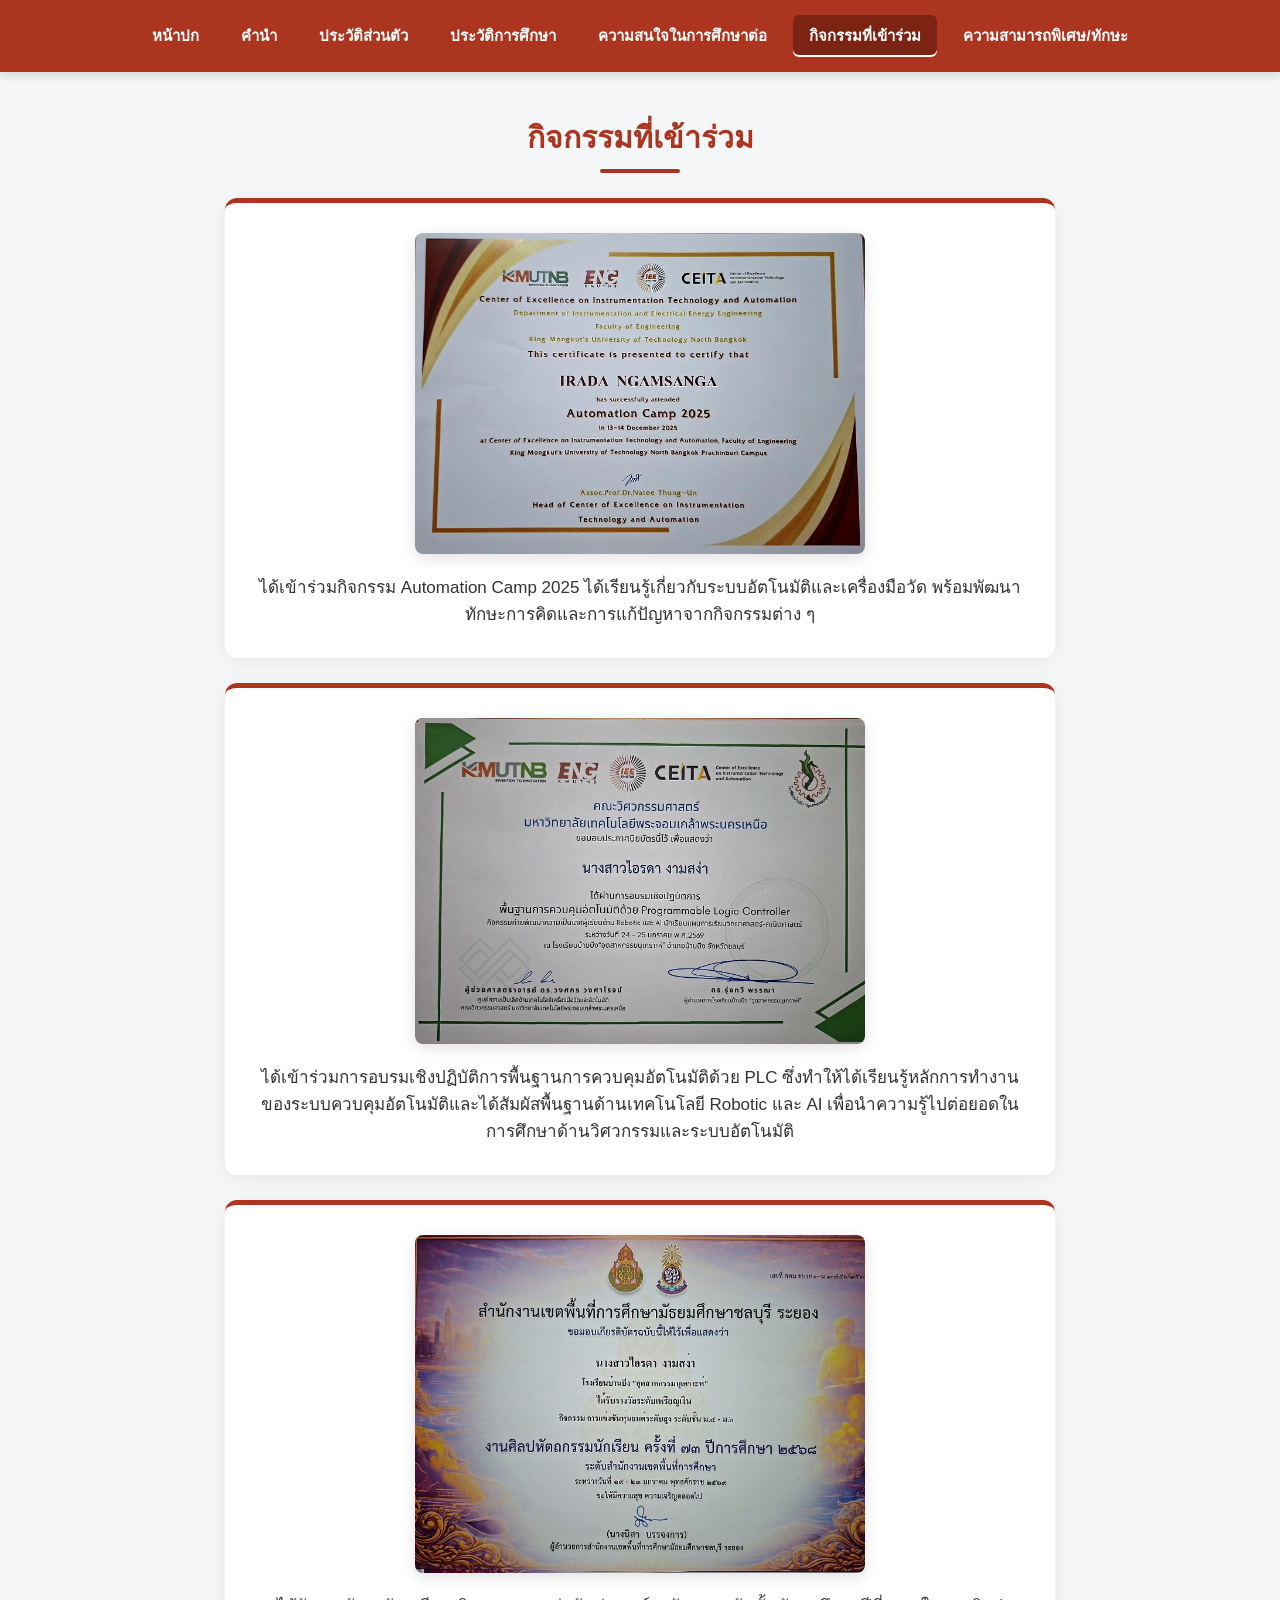
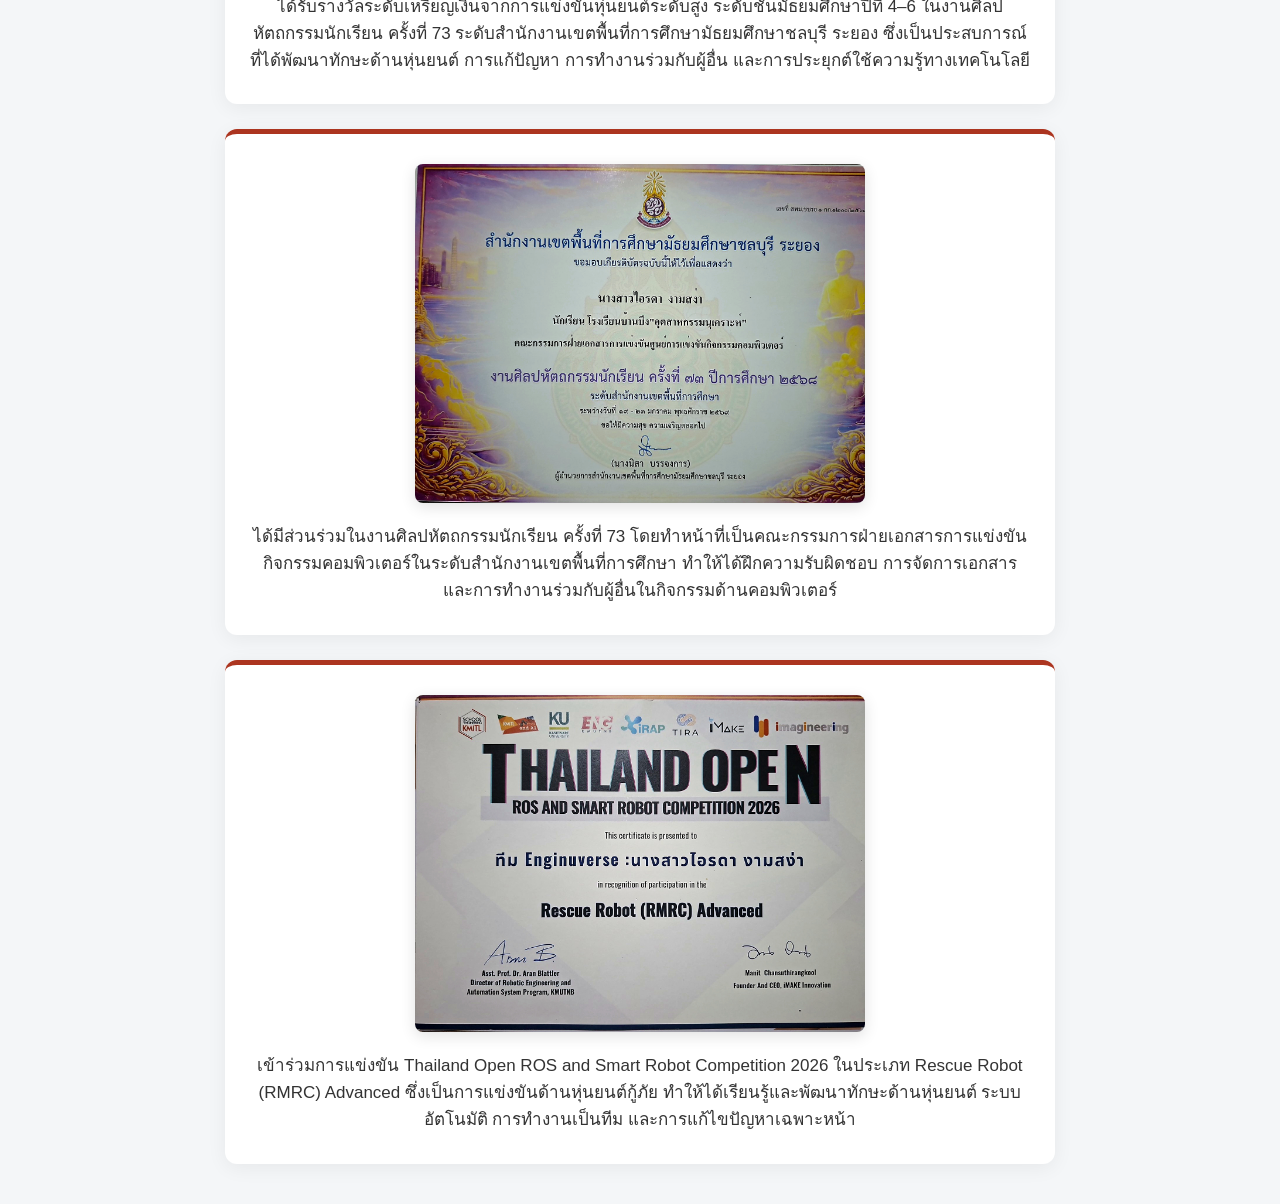
==== commit 08901453: "Update activities.html" ====
--- a/activities.html
+++ b/activities.html
@@ -35,7 +35,7 @@
                 <img src="13783.jpg" alt="รูปกิจกรรม 2" class="activity-img">
             </div>
             <p class="activity-desc">ได้เข้าร่วมการอบรมเชิงปฏิบัติการพื้นฐานการควบคุมอัตโนมัติด้วย PLC ซึ่งทำให้ได้เรียนรู้หลักการทำงานของระบบควบคุมอัตโนมัติและได้สัมผัสพื้นฐานด้านเทคโนโลยี Robotic และ AI เพื่อนำความรู้ไปต่อยอดในการศึกษาด้านวิศวกรรมและระบบอัตโนมัติ
- 2</p>
+ </p>
         </div>
 
         <!-- กิจกรรม/เกียรติบัตรที่ 3 -->
